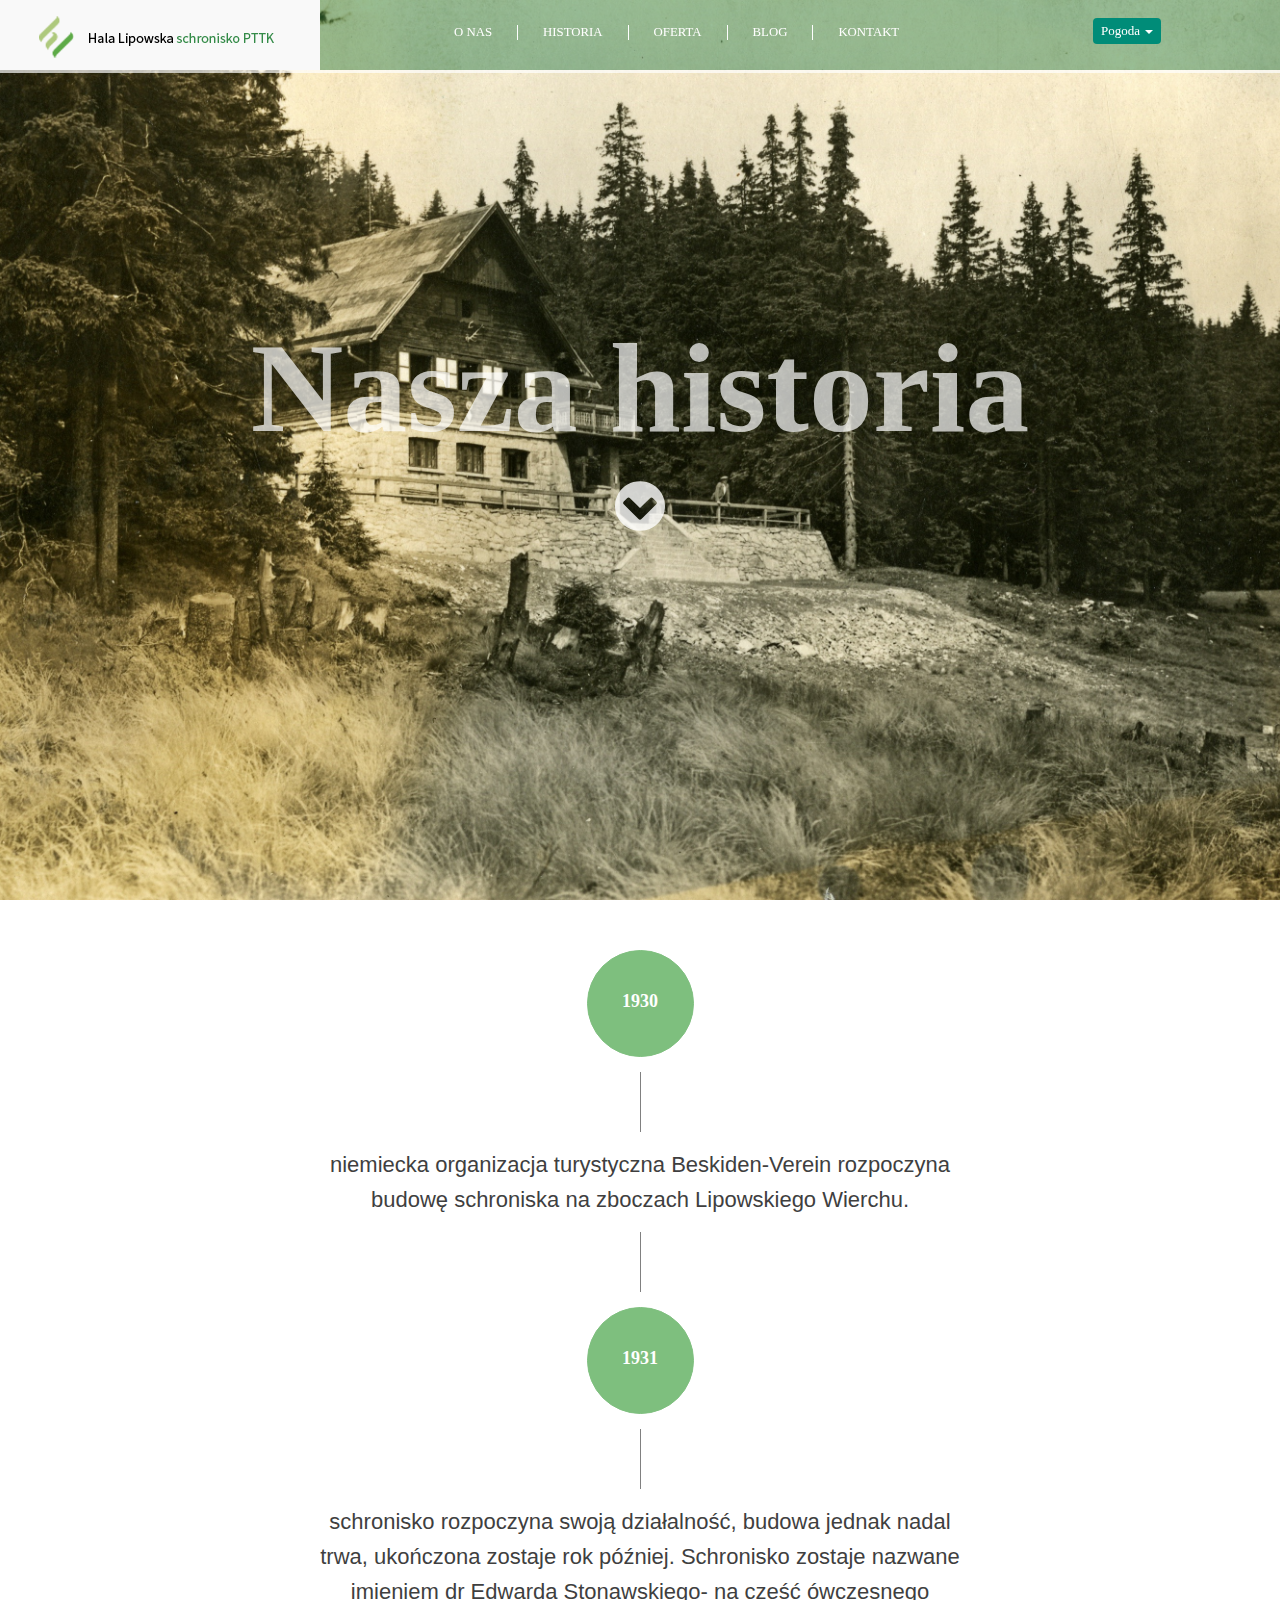
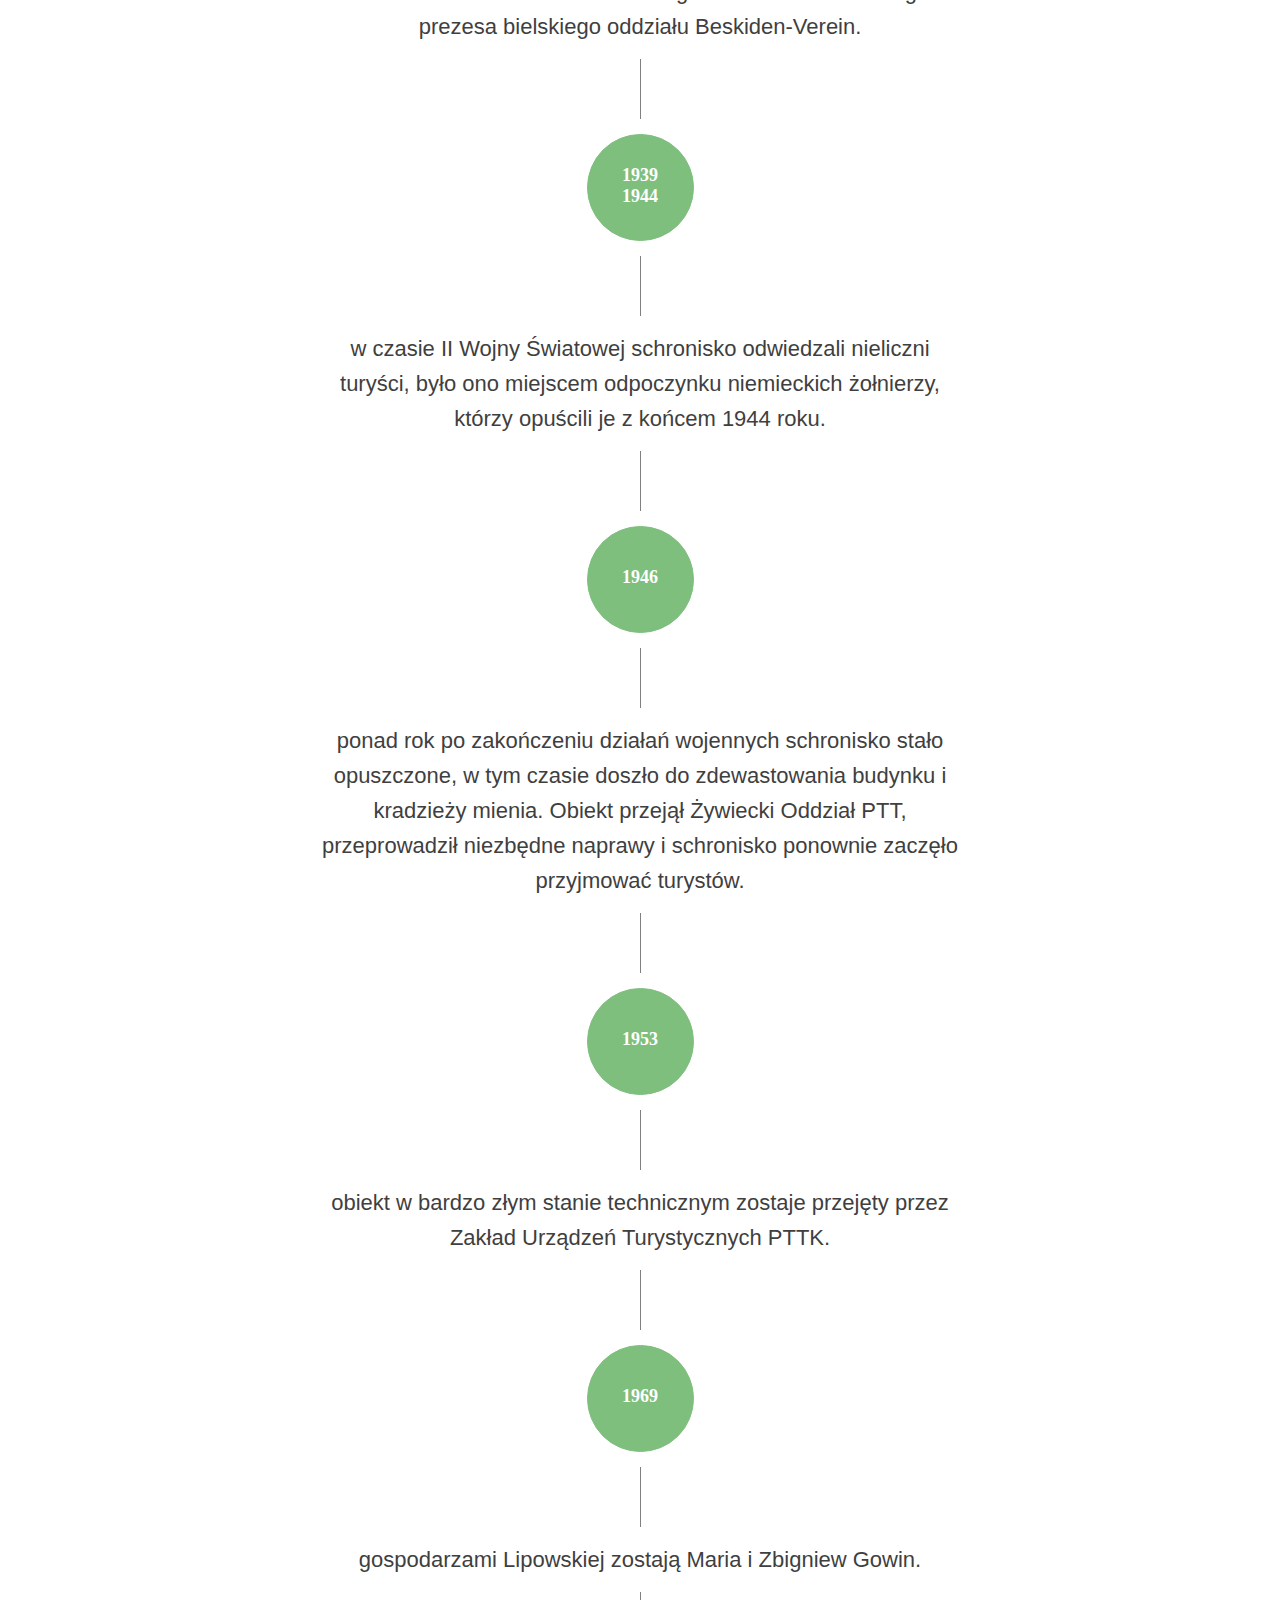
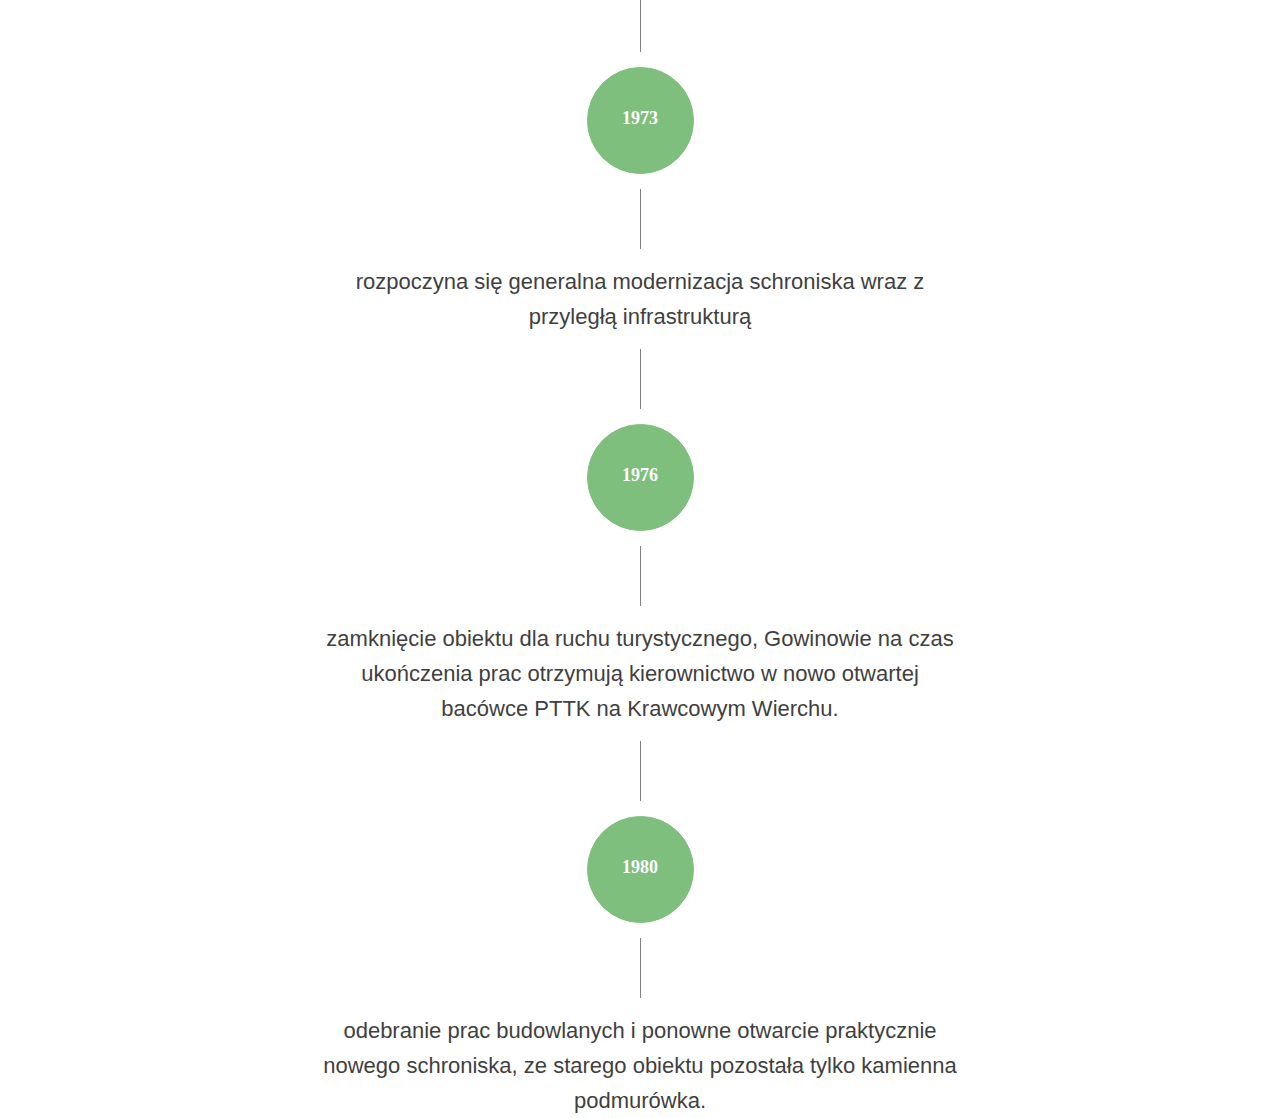
==== historia.html @ 35f9fb95 "adding files" ====
<!doctype html>
<html lang="en">
<head>
<meta charset="utf-8">

<title>lipowska - historia</title>
<meta name="description" content="The HTML5 Herald">
<meta name="author" content="SitePoint">
<link rel="stylesheet" href="style.css">

<script src="https://ajax.googleapis.com/ajax/libs/jquery/2.1.3/jquery.min.js"></script>

<!--[if lt IE 9]>
<script src="http://html5shiv.googlecode.com/svn/trunk/html5.js"></script>
<![endif]-->

</head>

<body>
<div id="menu">
        <div id='logo-wrapper'><img id='logo' src="logo.png"></div>
        <div id='nav-wrapper'>
        <ul>
        <li>O NAS</li><li>HISTORIA</li><li>OFERTA</li><li>BLOG</li><li>KONTAKT</li>
        </ul>
        </div>
    <div id='widget-wrapper'><button type="button" class="pogoda_button">Pogoda<div class="arrow-down"></div></button><div id="pogoda"><script src="http://www.yr.no/place/Poland/Silesia/Hala_Lipowska/external_box_small.js"></script><noscript><a href="http://www.yr.no/place/Poland/Silesia/Hala_Lipowska/">yr.no: Prognoza dla Hali Lipowskiej</a></noscript></div></div>

</div>

<!--   SLIDER    -->
    
<div id="slider_wrapper">

<div class="image_slider">

<div class="active" style="background-image: url('images/historia_1.jpg');"></div>

</div>
    <div id="headline"><h1>Nasza historia</h1><img class="arrow-down-button" width="50px" src='ikony/angle-circled-down.svg'></div></div>


<div class="wrapper">
<article class="center">
    
    <section>
        <div class="h2-container remove" id='status-1'><h2>1930</h2> </div>
        <div class="vertical-line"></div>
            <p>niemiecka organizacja turystyczna Beskiden-Verein rozpoczyna budowę schroniska na zboczach Lipowskiego Wierchu.
            </p>
<div class="vertical-line"></div>
    </section>
    
    <section>
        <div class="h2-container remove" id='status-2'><h2>1931</h2> </div>
        <div class="vertical-line"></div>
            <p>schronisko rozpoczyna swoją działalność, budowa jednak nadal trwa, ukończona zostaje rok później. Schronisko zostaje nazwane imieniem dr Edwarda Stonawskiego- na cześć ówczesnego prezesa bielskiego oddziału Beskiden-Verein.
            </p>
<div class="vertical-line"></div>
    </section>  
    
    <section>
        <div class="h2-container remove" id='status-3'><h2 style="font-size:18px;top:10px;">1939<br>1944</h2> </div>
        <div class="vertical-line"></div>
            <p>w czasie II Wojny Światowej schronisko odwiedzali nieliczni turyści, było ono miejscem odpoczynku niemieckich żołnierzy, którzy opuścili je z końcem 1944 roku.
            </p>
<div class="vertical-line"></div>
    </section>    
    
    <section>
        <div class="h2-container remove" id='status-4'><h2>1946</h2> </div>
        <div class="vertical-line"></div>
            <p>ponad rok po zakończeniu działań wojennych schronisko stało opuszczone, w tym czasie doszło do zdewastowania budynku i kradzieży mienia. Obiekt przejął Żywiecki Oddział PTT, przeprowadził niezbędne naprawy i schronisko ponownie zaczęło przyjmować turystów.
            </p>
<div class="vertical-line"></div>
    </section>   
    
    <section>
        <div class="h2-container remove" id='status-5'><h2>1953</h2> </div>
        <div class="vertical-line"></div>
            <p>obiekt w bardzo złym stanie technicznym zostaje przejęty przez Zakład Urządzeń Turystycznych PTTK.
            </p>
<div class="vertical-line"></div>
    </section>    
    
    <section>
        <div class="h2-container remove" id='status-6'><h2>1969</h2> </div>
        <div class="vertical-line"></div> 
            <p>gospodarzami Lipowskiej zostają Maria i Zbigniew Gowin.
            </p>
<div class="vertical-line"></div>
    </section>
    
    <section>
        <div class="h2-container remove" id='status-7'><h2>1973</h2> </div>
        <div class="vertical-line"></div> 
            <p>rozpoczyna się generalna modernizacja schroniska wraz z przyległą infrastrukturą
            </p>
<div class="vertical-line"></div>
    </section>
    
    <section>
        <div class="h2-container remove" id='status-8'><h2>1976</h2> </div>
        <div class="vertical-line"></div>
            <p>zamknięcie obiektu dla ruchu turystycznego, Gowinowie na czas ukończenia prac otrzymują kierownictwo w nowo otwartej bacówce PTTK na Krawcowym Wierchu.
            </p>
<div class="vertical-line"></div>
    </section>
    
    <section>
       <div class="h2-container remove" id='status-9'><h2>1980</h2> </div>
        <div class="vertical-line"></div>
            <p>odebranie prac budowlanych i ponowne otwarcie praktycznie nowego schroniska, ze starego obiektu pozostała tylko kamienna podmurówka.
            </p>
    </section>
    
</article>
<a href="#0" class="cd-top">Top</a>
</div>
    
<script src="js/main.js"></script>    
    
<!--JAVASCRIPT  -->
<!--OBLICZANIE WIELKOŚCI OBRAZKA-->
<script type="text/javascript">
$(document).ready(function(){
//    var a = $(window).height() - $('#menu').height();
    var a = $(window).height();
    $("#slider_wrapper").css('height', a);

});
</script>

<!--BUTTON POGODA-->
<script>
$(document).ready(function(){
    $("#pogoda").hide();
    $(".pogoda_button").click(function(){
        $("#pogoda").toggle(500);
    });
});
</script>

<!--Menu zmiana koloru-->
<script>
$(window).scroll(function() {    
    var scroll = $(window).scrollTop();

    if (scroll >= 5) {
        $("#menu").addClass("scrolling");
    } else {
        $("#menu").removeClass("scrolling");
    }
});
</script>

<!--h2 zmiana koloru-->
<script>
$(window).scroll(function(){;
    w = Math.floor( $(window).scrollTop() ) + 25;  
   $('.remove').css({'opacity': '0.5',});   
    if(w<=$('#status-1').offset().top){
         $('#status-1').css({'opacity': '1'});  
    }else if(w<=$('#status-2').offset().top){
         $('#status-2').css({'opacity': '1'});        
    }else if(w<=$('#status-3').offset().top){
         $('#status-3').css({'opacity': '1'});         
    }else if(w<=$('#status-4').offset().top){
         $('#status-4').css({'opacity': '1'});           
    }else if(w<=$('#status-5').offset().top){
         $('#status-5').css({'opacity': '1'});      
    }else if(w<=$('#status-6').offset().top){
         $('#status-6').css({'opacity': '1'});        
    }else if(w<=$('#status-7').offset().top){
         $('#status-7').css({'opacity': '1'});         
    }else if(w<=$('#status-8').offset().top){
         $('#status-8').css({'opacity': '1'});         
    }else if(w<=$('#status-9').offset().top){
         $('#status-9').css({'opacity': '1'});         
    }
    
}); 
</script>
<script>
    $(".arrow-down-button").click(function() {
    $('html, body').animate({
         scrollTop: $(window).height() - 72
    }, 1500);
});
</script>

</body>
</html>
---- style.css ----
/*GENERAL STYLES*/

*, body {
padding:0;
margin:0;
}

article {
margin: 50px auto 0 auto;
}



p{
font: 22px/35px 'Aller', sans-serif;
color: #3f3f3f;
}

section:nth-child(2n) {

}

.h2-container {
width:65px;
height: 65px;
padding: 20px;
border: 1px solid green;
border-radius: 65px;
margin:0 auto;
background-color: green;
-webkit-transition: opacity 1s;
transition: opacity 1s;
opacity: 0.5;
color: #fff;
}

h2 {
    font-family: 'Aller';
    font-size: 18px;
    color: rgb(0, 102, 50);
    margin-bottom: 10px;
}

.h2-container h2 {
    font-family: 'Aller';
    position: relative;
    top:20px;
    color: #fff;
}
 
#menu{
height: 70px;
/*display: block;*/
border-bottom: 3px solid  rgba(255, 255, 255, 0.7);
z-index: 4;
position: fixed;
top: 0;
width: 100%;
-webkit-transition: background-color 1s;
transition: background-color 1s;
}

.scrolling {
background-color: #000;
-webkit-transition: background-color 1s;
transition: background-color 1s;
}

#logo {
display: block;
position: relative;
top: 8px;
    margin: 0 auto;
}

#menu #logo-wrapper {
width: 25%;
background-color: #f9f9f9;
height: 70px;
float: left;
}

#menu #nav-wrapper {
width: 60%;
/*background-color: #6faeb1;*/
background-color: rgba(0, 102, 50, 0.4);
height: 70px;
float: left;
}

#menu #widget-wrapper {
width: 15%;
background-color: rgba(0, 102, 50, 0.4);
height: 70px;
float: left;
}

#menu #widget-wrapper button {
z-index: 5;
}



#nav-wrapper ul{
width: 500px;
display: block;
margin:25px auto;
white-space: nowrap;
}

#nav-wrapper ul li {
display: block;
float:left;
padding-right: 25px;
margin-right: 25px;
font-family: 'Aller';
font-size: 0.8em;
color:white;
border-right: 1px solid white;
}


#nav-wrapper ul li:last-of-type {
padding-right: 0;
border: none;
}


#slider_wrapper {
position:static;
/*top:0;*/
    height: 800px;
/*
    background: url("test.jpg") no-repeat center center;
    background-size:cover;
*/
    width: 100%;
    margin: 0;
    }

.image_slider {
    height: inherit;
padding:0;
margin:0;
width:100%;
/*
position:absolute;
top:0;
left:0;
*/

z-index:-1;
}

.image_slider div {
height: inherit;
position:absolute;
left:0;
top:0px;
width:100%;
z-index:1;
background-size:cover;
background-POSITION: center;
}
.image_slider div.active{z-index:3}
    
    #headline {
z-index: 3;
    text-align: center;
    position: absolute;
/*    width: 600px;*/
    top: 35%;
width:100%;
    margin: 0 auto;
/*    border-bottom: 4px solid white;*/
    padding-bottom: 20px;

}    
#headline h1 {
    color: rgba(255, 255, 255, 0.7);
    font-family: 'Aller';
    font-size: 8em;
/*line-height: 1.2em;*/
    margin: 0 0 15px 0;
}

#headline .button {
    margin: 5px 10px 0 10px;
    padding: 10px;
    text-decoration: none;
    font-family: 'Source Sans Pro';
    color: white;
    border: 1px solid #fff;
    -moz-border-radius:5px;
    -webkit-border-radius:5px;
    border-radius: 5px;
    background-color: rgba(255, 255, 255, 0.1);
} #headline .button:hover {
    color: #000;
    background-color: rgba(255, 255, 255, 0.7);
}

#headline .button.two {
background-color: rgba(0, 102, 50, 0.6);
border: 1px solid rgba(255, 255, 255, 0.8);
}
#headline .button.two:hover {
background-color: rgba(255, 255, 255, 0.6);
}

#headline hr {
    margin: 0 auto 25px auto;
    display:block;
    width: 500px;
    height: 3px;
    background-color: #fff;
}

.wrapper {
/*    max-width: 1040px;*/
    width: 100%;
    margin:50px auto 0 auto;
    position: relative;
    }

.wrapper-rezerwacje {
/*    max-width: 1040px;*/
    width: 100%;
    height: auto;
    margin: 0 auto;
    position: relative;
    background-image: url(images/rez_1.JPG);
    background-size: cover;
    background-repeat: no-repeat;
    background-position: center center;
    }

.column {
width: 48%;
margin: o 1%;
}

.pogoda_button {
    margin:18px 40px 0 5px;
	background-color: rgb(0, 140, 120);
    border: none;
	-moz-border-radius:4px;
	-webkit-border-radius:4px;
	border-radius:4px;
	display:block;
	cursor:pointer;
	color:#ffffff;
	font-family:'Source Sans Pro';
	font-size:13px;
	padding:5px 8px;
	text-decoration:none;
    float: left;
}
.pogoda_button:hover {
	
}
.pogoda_button:active {
	position:relative;
	top:1px;
}

.arrow-down {
/*display: block;*/
margin: 7px 0 0 5px;
float: right;
	width: 0; 
	height: 0; 
	border-left: 4px solid transparent;
	border-right: 4px solid transparent;
	
	border-top: 4px solid white;
}

.arrow-down-button {
/*display: block;*/
opacity: 0.8;
cursor:pointer;
}

.arrow-down-button:hover {
/*display: block;*/
opacity: 0.5;
}

.center {
text-align: center;
margin: 0 auto;
width: 50%;
}

.vertical-line {
width: 1px;
height: 60px;
margin: 15px auto;
background-color: gray;
}

.scrolling-effect {
background-color: green;
}



.cd-top {
  display: inline-block;
  height: 30px;
  width: 30px;
  position: fixed;
  bottom: 40px;
  right: 10px;
  box-shadow: 0 0 10px rgba(0, 0, 0, 0.05);
  /* image replacement properties */
  overflow: hidden;
  text-indent: 100%;
  white-space: nowrap;
  background: rgba(0, 102, 50, 0.6) url(img/cd-top-arrow.svg) no-repeat center 50%;
  visibility: hidden;
  opacity: 0;
  -webkit-transition: opacity .3s 0s, visibility 0s .3s;
  -moz-transition: opacity .3s 0s, visibility 0s .3s;
  transition: opacity .3s 0s, visibility 0s .3s;
}
.cd-top.cd-is-visible, .cd-top.cd-fade-out, .no-touch .cd-top:hover {
  -webkit-transition: opacity .3s 0s, visibility 0s 0s;
  -moz-transition: opacity .3s 0s, visibility 0s 0s;
  transition: opacity .3s 0s, visibility 0s 0s;
}
.cd-top.cd-is-visible {
  /* the button becomes visible */
  visibility: visible;
  opacity: 1;
}
.cd-top.cd-fade-out {
  /* if the user keeps scrolling down, the button is out of focus and becomes less visible */
  opacity: .5;
}
.no-touch .cd-top:hover {
  background-color: #e86256;
  opacity: 1;
}
@media only screen and (min-width: 768px) {
  .cd-top {
    right: 20px;
    bottom: 20px;
  }
}
@media only screen and (min-width: 1024px) {
  .cd-top {
    height: 40px;
    width: 40px;
    right: 30px;
    bottom: 30px;
  }
}
.column1-2 {
    width: 45%;
    padding:0 0 0 5%;
    float:left;
}
.column1-2-nopadding {
    width: 50%;
    padding: 0;
    float: left;
    height: 400px;
    overflow: hidden;
}

.column1-2 p {
    font-size: 18px;
}

.clearfix:after {
     visibility: hidden;
     display: block;
     font-size: 0;
     content: " ";
     clear: both;
     height: 0;
     }



h3 {
    font-family: "Aller";
    
}

.sidebar-info p, .sidebar-info h2 {
font-size: 0.9em; 
text-align: center;
}

.sidebar-info p {
    line-height: 1.5em;
    margin: 15px 0;
}

.sidebar-info {
    padding: 15px;
    border: 3px double rgb(0, 102, 50);
    border-radius: 5px;
    background-color: #fff;
}

hr {
    border: 0; border-bottom: 2px dashed #ccc;
    color: #f9f9f9;
    width: 70%;
    margin: 0 auto;
}


img {
    max-width: 100%;
}



.spaceafter {
    margin-bottom: 40px;
}





footer {
    height: 300px;
    width: 100%;
    background-color: rgb(0, 102, 50);
}





/*
.text-img {
    box-sizing: border-box;
    padding: 0 0 20px 0;
    margin: 0;
    background-color: #000;
}
*/

.rezerwacje-button {
width: 30%;;
display: block;
float:left;
text-decoration: underline;
margin: 25px 15px 0 0;
font-family: 'Aller';
font-size: 0.7em;
color:white;
}

#pogoda {
    float: right;
    margin-right: 10px;
}
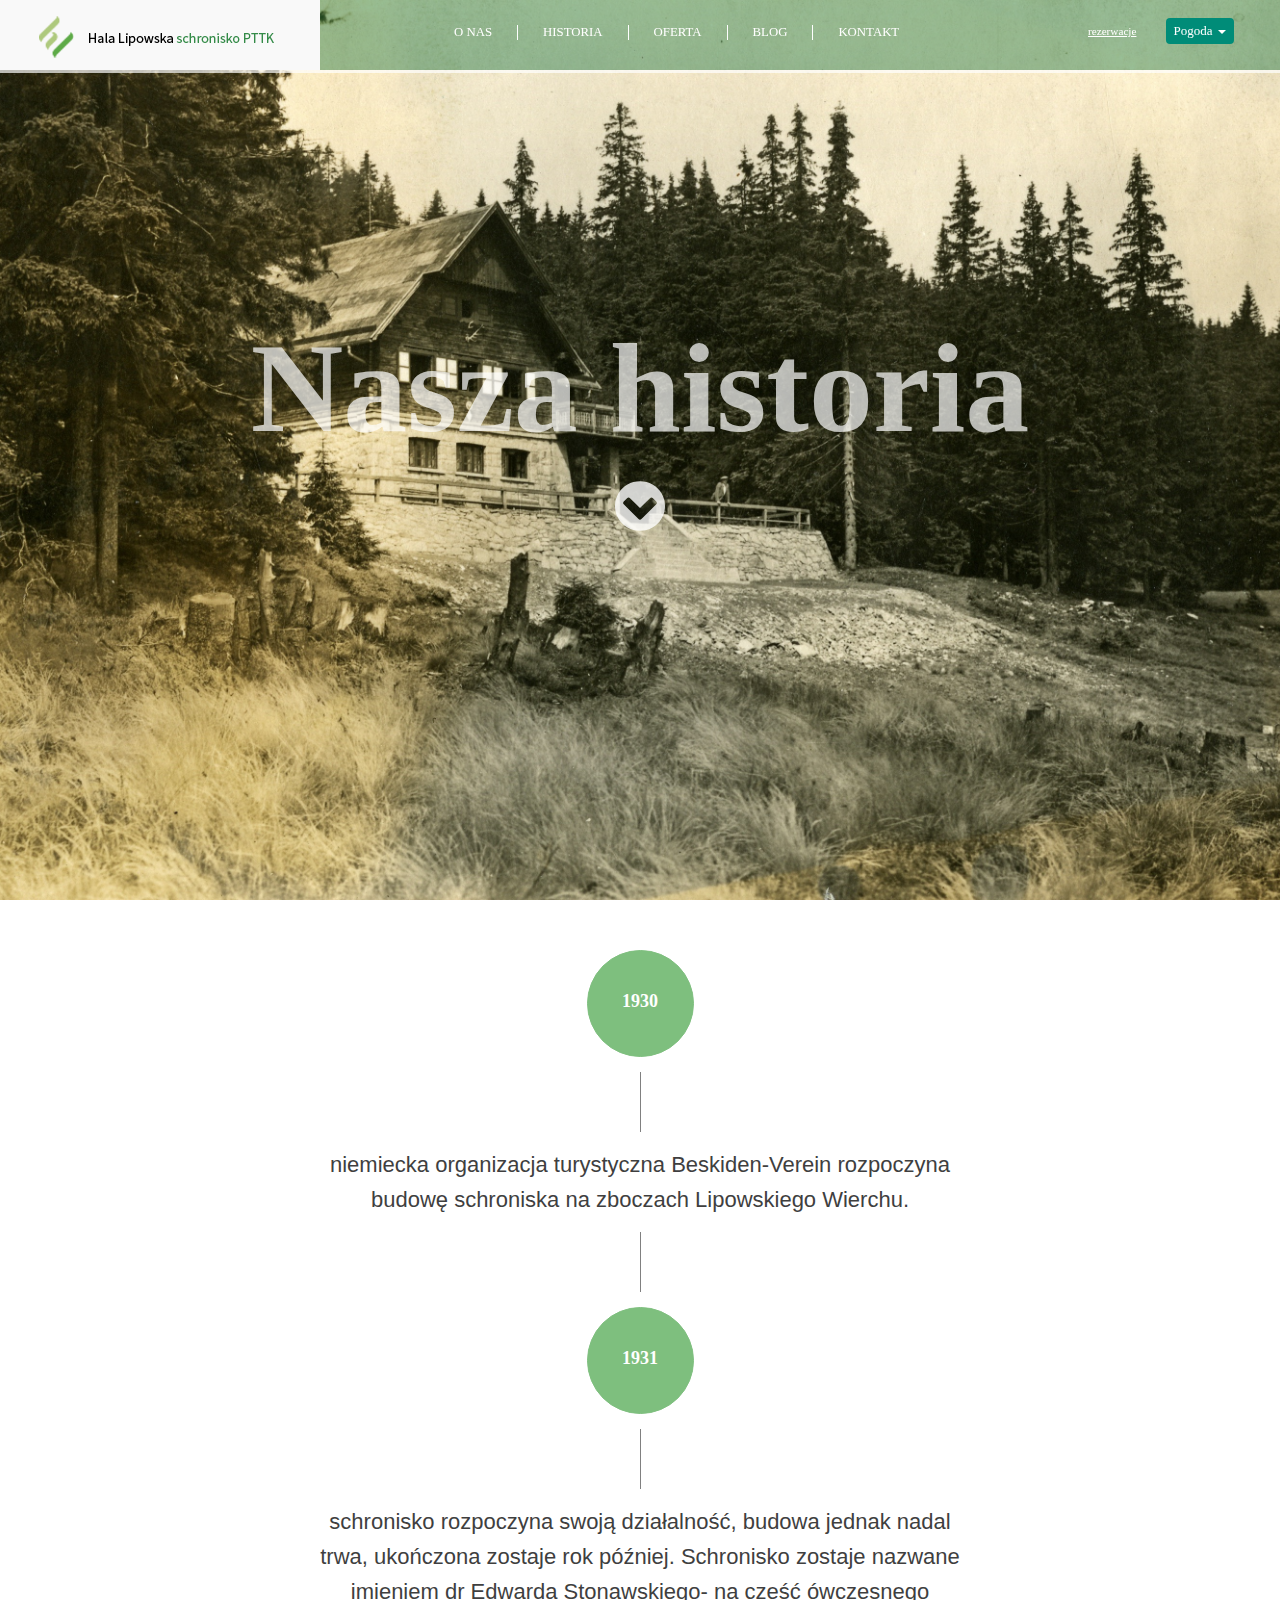
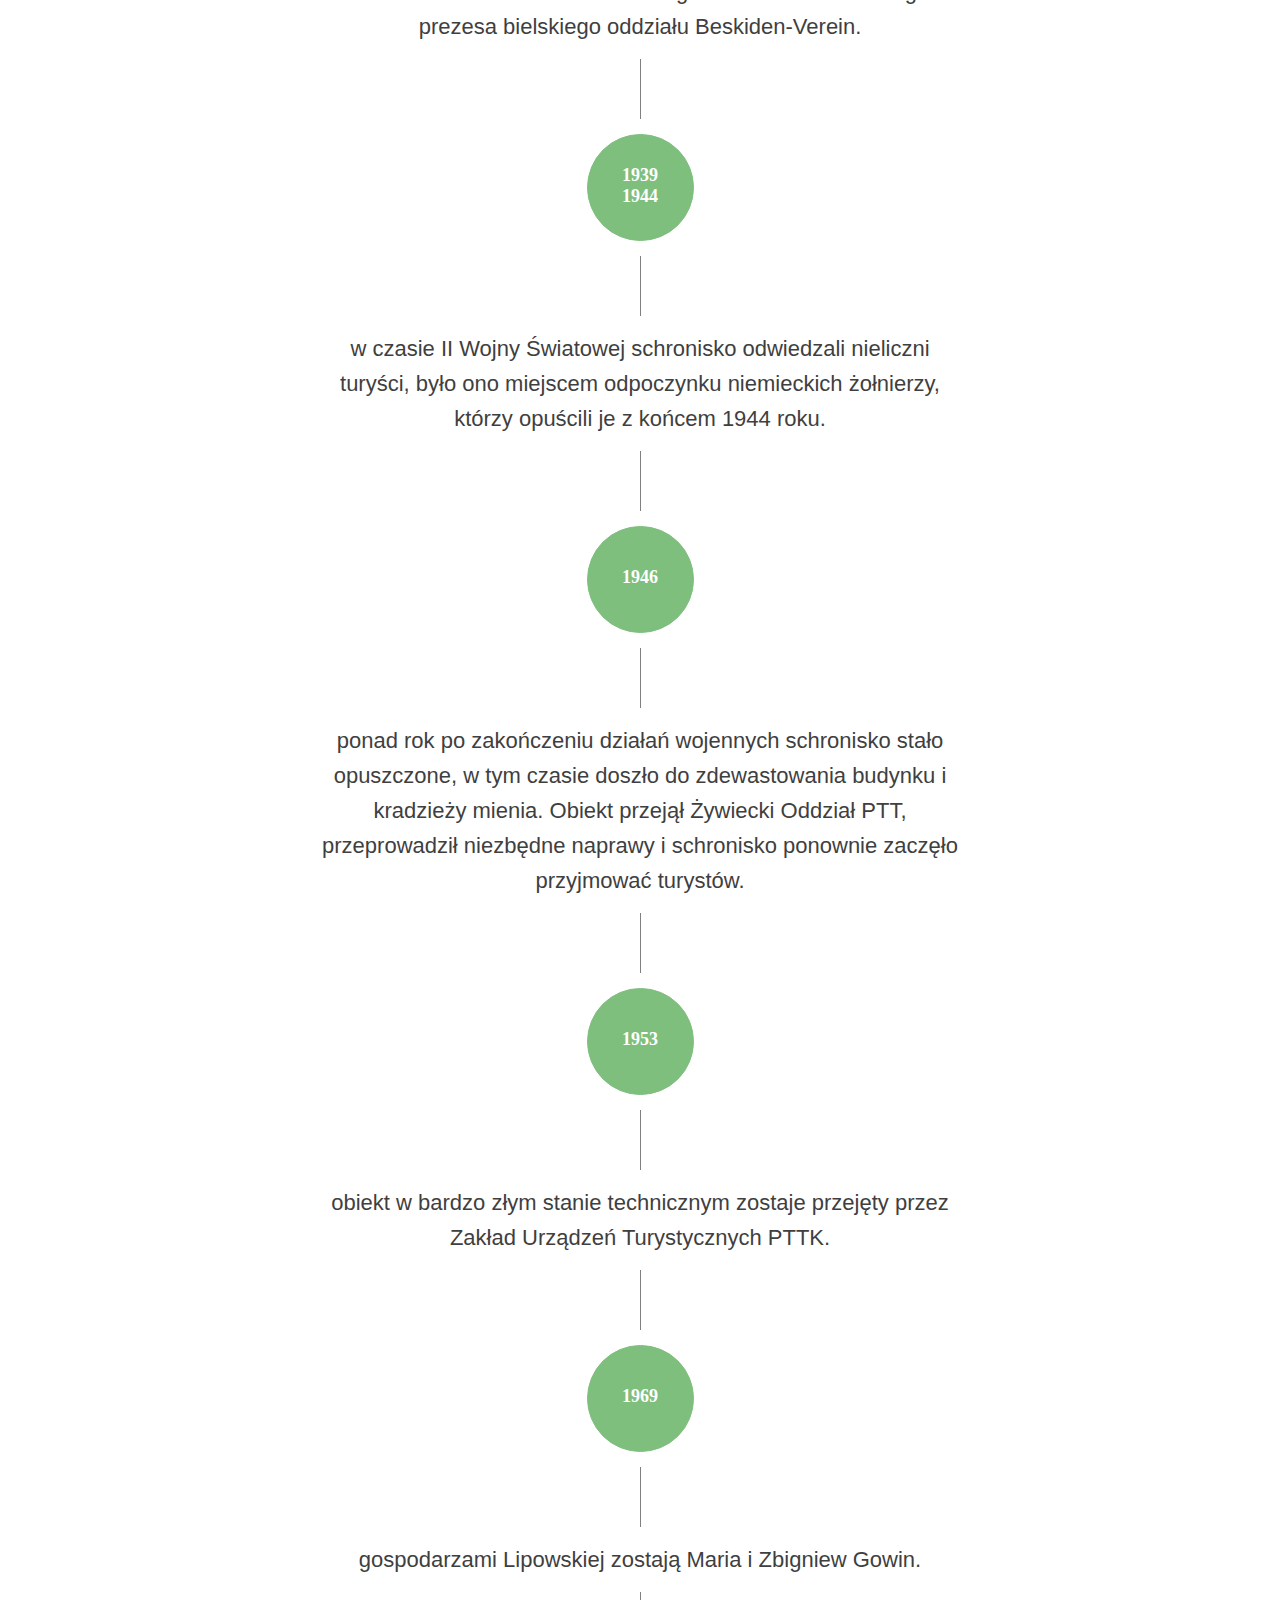
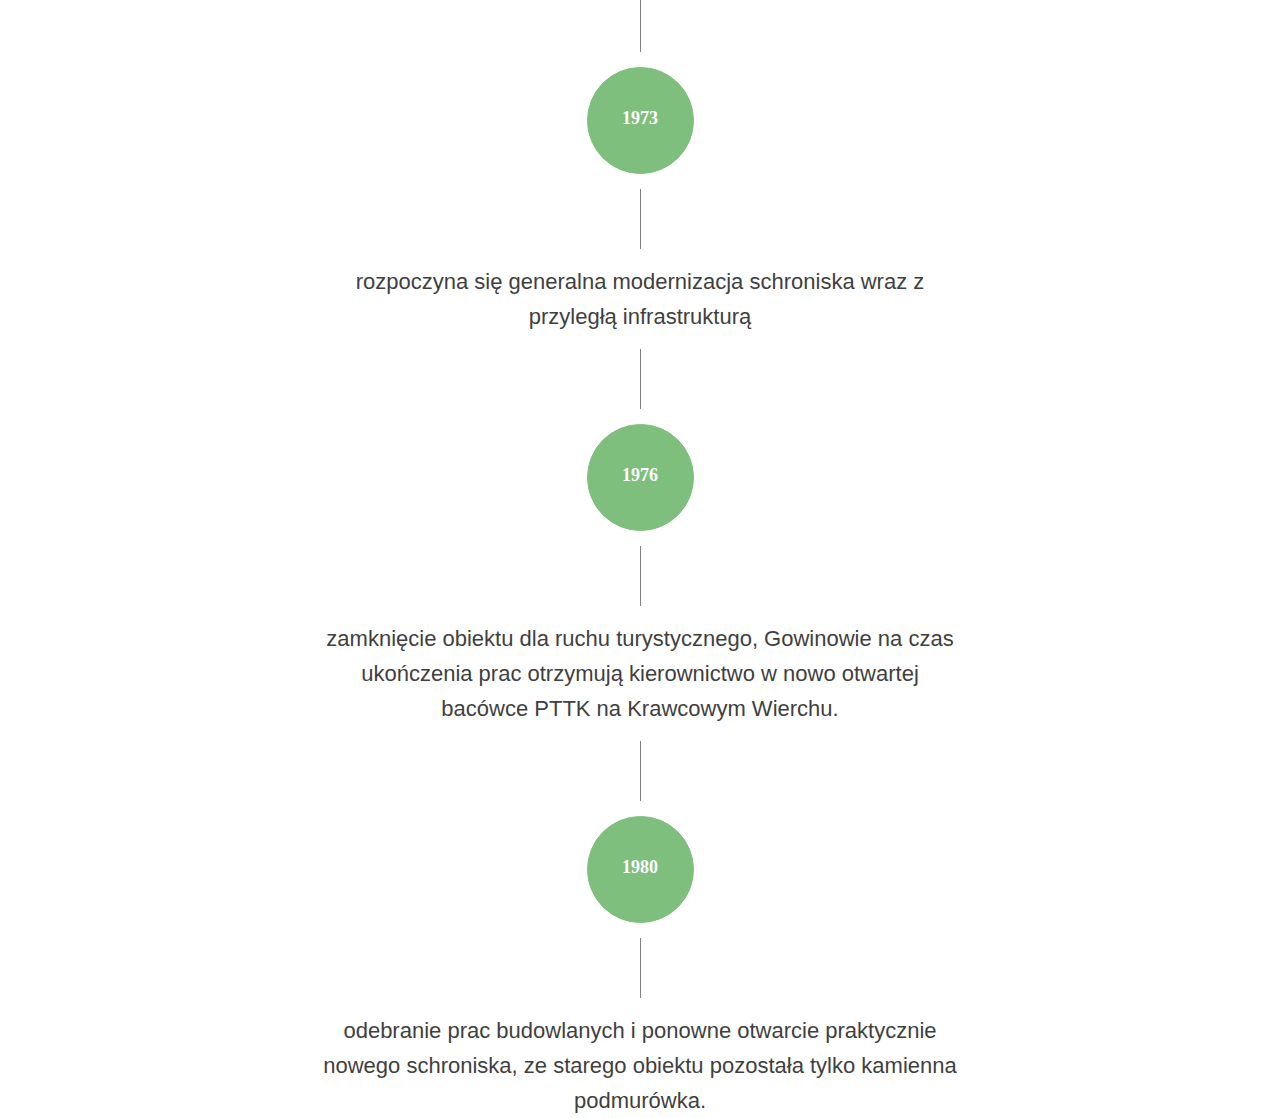
==== commit ef3306f5: "added links to menu, fixed typo" ====
--- a/historia.html
+++ b/historia.html
@@ -6,7 +6,7 @@
 <title>lipowska - historia</title>
 <meta name="description" content="The HTML5 Herald">
 <meta name="author" content="SitePoint">
-<link rel="stylesheet" href="style.css">
+<link rel="stylesheet" href="css/style.css">
 
 <script src="https://ajax.googleapis.com/ajax/libs/jquery/2.1.3/jquery.min.js"></script>
 
@@ -21,10 +21,10 @@
         <div id='logo-wrapper'><img id='logo' src="logo.png"></div>
         <div id='nav-wrapper'>
         <ul>
-        <li>O NAS</li><li>HISTORIA</li><li>OFERTA</li><li>BLOG</li><li>KONTAKT</li>
+        <li><a>O NAS</a></li><li><a>HISTORIA</a></li><li><a>OFERTA</a></li><li><a>BLOG</a></li><li><a>KONTAKT</a></li>
         </ul>
         </div>
-    <div id='widget-wrapper'><button type="button" class="pogoda_button">Pogoda<div class="arrow-down"></div></button><div id="pogoda"><script src="http://www.yr.no/place/Poland/Silesia/Hala_Lipowska/external_box_small.js"></script><noscript><a href="http://www.yr.no/place/Poland/Silesia/Hala_Lipowska/">yr.no: Prognoza dla Hali Lipowskiej</a></noscript></div></div>
+    <div id='widget-wrapper'><a class="rezerwacje-button">rezerwacje</a><button type="button" class="pogoda_button">Pogoda<div class="arrow-down"></div></button></div><div id="pogoda"><script src="http://www.yr.no/place/Poland/Silesia/Hala_Lipowska/external_box_small.js"></script><noscript><a href="http://www.yr.no/place/Poland/Silesia/Hala_Lipowska/">yr.no: Prognoza dla Hali Lipowskiej</a></noscript></div>
 
 </div>
 
--- a/css/style.css
+++ b/css/style.css
@@ -0,0 +1,466 @@
+/*GENERAL STYLES*/
+
+*, body {
+padding:0;
+margin:0;
+}
+
+article {
+margin: 50px auto 0 auto;
+}
+
+
+
+p{
+font: 22px/35px 'Aller', sans-serif;
+color: #3f3f3f;
+}
+
+section:nth-child(2n) {
+
+}
+
+.h2-container {
+width:65px;
+height: 65px;
+padding: 20px;
+border: 1px solid green;
+border-radius: 65px;
+margin:0 auto;
+background-color: green;
+-webkit-transition: opacity 1s;
+transition: opacity 1s;
+opacity: 0.5;
+color: #fff;
+}
+
+h2 {
+    font-family: 'Aller';
+    font-size: 18px;
+    color: rgb(0, 102, 50);
+    margin-bottom: 10px;
+}
+
+.h2-container h2 {
+    font-family: 'Aller';
+    position: relative;
+    top:20px;
+    color: #fff;
+}
+ 
+#menu{
+height: 70px;
+/*display: block;*/
+border-bottom: 3px solid  rgba(255, 255, 255, 0.7);
+z-index: 4;
+position: fixed;
+top: 0;
+width: 100%;
+-webkit-transition: background-color 1s;
+transition: background-color 1s;
+}
+
+.scrolling {
+background-color: #000;
+-webkit-transition: background-color 1s;
+transition: background-color 1s;
+}
+
+#logo {
+display: block;
+position: relative;
+top: 8px;
+    margin: 0 auto;
+}
+
+#menu #logo-wrapper {
+width: 25%;
+background-color: #f9f9f9;
+height: 70px;
+float: left;
+}
+
+#menu #nav-wrapper {
+width: 60%;
+/*background-color: #6faeb1;*/
+background-color: rgba(0, 102, 50, 0.4);
+height: 70px;
+float: left;
+}
+
+#menu #widget-wrapper {
+width: 15%;
+background-color: rgba(0, 102, 50, 0.4);
+height: 70px;
+float: left;
+}
+
+#menu #widget-wrapper button {
+z-index: 5;
+}
+
+
+
+#nav-wrapper ul{
+width: 500px;
+display: block;
+margin:25px auto;
+white-space: nowrap;
+}
+
+#nav-wrapper ul li {
+display: block;
+float:left;
+padding-right: 25px;
+margin-right: 25px;
+font-family: 'Aller';
+font-size: 0.8em;
+color:white;
+border-right: 1px solid white;
+}
+
+
+#nav-wrapper ul li:last-of-type {
+padding-right: 0;
+border: none;
+}
+
+
+#slider_wrapper {
+position:static;
+/*top:0;*/
+    height: 800px;
+/*
+    background: url("test.jpg") no-repeat center center;
+    background-size:cover;
+*/
+    width: 100%;
+    margin: 0;
+    }
+
+.image_slider {
+    height: inherit;
+padding:0;
+margin:0;
+width:100%;
+/*
+position:absolute;
+top:0;
+left:0;
+*/
+
+z-index:-1;
+}
+
+.image_slider div {
+height: inherit;
+position:absolute;
+left:0;
+top:0px;
+width:100%;
+z-index:1;
+background-size:cover;
+background-POSITION: center;
+}
+.image_slider div.active{z-index:3}
+    
+    #headline {
+z-index: 3;
+    text-align: center;
+    position: absolute;
+/*    width: 600px;*/
+    top: 35%;
+width:100%;
+    margin: 0 auto;
+/*    border-bottom: 4px solid white;*/
+    padding-bottom: 20px;
+
+}    
+#headline h1 {
+    color: rgba(255, 255, 255, 0.7);
+    font-family: 'Aller';
+    font-size: 8em;
+/*line-height: 1.2em;*/
+    margin: 0 0 15px 0;
+}
+
+#headline .button {
+    margin: 5px 10px 0 10px;
+    padding: 10px;
+    text-decoration: none;
+    font-family: 'Source Sans Pro';
+    color: white;
+    border: 1px solid #fff;
+    -moz-border-radius:5px;
+    -webkit-border-radius:5px;
+    border-radius: 5px;
+    background-color: rgba(255, 255, 255, 0.1);
+} #headline .button:hover {
+    color: #000;
+    background-color: rgba(255, 255, 255, 0.7);
+}
+
+#headline .button.two {
+background-color: rgba(0, 102, 50, 0.6);
+border: 1px solid rgba(255, 255, 255, 0.8);
+}
+#headline .button.two:hover {
+background-color: rgba(255, 255, 255, 0.6);
+}
+
+#headline hr {
+    margin: 0 auto 25px auto;
+    display:block;
+    width: 500px;
+    height: 3px;
+    background-color: #fff;
+}
+
+.wrapper {
+/*    max-width: 1040px;*/
+    width: 100%;
+    margin:50px auto 0 auto;
+    position: relative;
+    }
+
+.wrapper-rezerwacje {
+/*    max-width: 1040px;*/
+    width: 100%;
+    height: auto;
+    margin: 0 auto;
+    position: relative;
+    background-image: url(images/rez_1.JPG);
+    background-size: cover;
+    background-repeat: no-repeat;
+    background-position: center center;
+    }
+
+.column {
+width: 48%;
+margin: o 1%;
+}
+
+.pogoda_button {
+    margin:18px 40px 0 5px;
+	background-color: rgb(0, 140, 120);
+    border: none;
+	-moz-border-radius:4px;
+	-webkit-border-radius:4px;
+	border-radius:4px;
+	display:block;
+	cursor:pointer;
+	color:#ffffff;
+	font-family:'Source Sans Pro';
+	font-size:13px;
+	padding:5px 8px;
+	text-decoration:none;
+    float: left;
+}
+.pogoda_button:hover {
+	
+}
+.pogoda_button:active {
+	position:relative;
+	top:1px;
+}
+
+.arrow-down {
+/*display: block;*/
+margin: 7px 0 0 5px;
+float: right;
+	width: 0; 
+	height: 0; 
+	border-left: 4px solid transparent;
+	border-right: 4px solid transparent;
+	
+	border-top: 4px solid white;
+}
+
+.arrow-down-button {
+/*display: block;*/
+opacity: 0.8;
+cursor:pointer;
+}
+
+.arrow-down-button:hover {
+/*display: block;*/
+opacity: 0.5;
+}
+
+.center {
+text-align: center;
+margin: 0 auto;
+width: 50%;
+}
+
+.vertical-line {
+width: 1px;
+height: 60px;
+margin: 15px auto;
+background-color: gray;
+}
+
+.scrolling-effect {
+background-color: green;
+}
+
+
+
+.cd-top {
+  display: inline-block;
+  height: 30px;
+  width: 30px;
+  position: fixed;
+  bottom: 40px;
+  right: 10px;
+  box-shadow: 0 0 10px rgba(0, 0, 0, 0.05);
+  /* image replacement properties */
+  overflow: hidden;
+  text-indent: 100%;
+  white-space: nowrap;
+  background: rgba(0, 102, 50, 0.6) url(img/cd-top-arrow.svg) no-repeat center 50%;
+  visibility: hidden;
+  opacity: 0;
+  -webkit-transition: opacity .3s 0s, visibility 0s .3s;
+  -moz-transition: opacity .3s 0s, visibility 0s .3s;
+  transition: opacity .3s 0s, visibility 0s .3s;
+}
+.cd-top.cd-is-visible, .cd-top.cd-fade-out, .no-touch .cd-top:hover {
+  -webkit-transition: opacity .3s 0s, visibility 0s 0s;
+  -moz-transition: opacity .3s 0s, visibility 0s 0s;
+  transition: opacity .3s 0s, visibility 0s 0s;
+}
+.cd-top.cd-is-visible {
+  /* the button becomes visible */
+  visibility: visible;
+  opacity: 1;
+}
+.cd-top.cd-fade-out {
+  /* if the user keeps scrolling down, the button is out of focus and becomes less visible */
+  opacity: .5;
+}
+.no-touch .cd-top:hover {
+  background-color: #e86256;
+  opacity: 1;
+}
+@media only screen and (min-width: 768px) {
+  .cd-top {
+    right: 20px;
+    bottom: 20px;
+  }
+}
+@media only screen and (min-width: 1024px) {
+  .cd-top {
+    height: 40px;
+    width: 40px;
+    right: 30px;
+    bottom: 30px;
+  }
+}
+.column1-2 {
+    width: 45%;
+    padding:0 0 0 5%;
+    float:left;
+}
+.column1-2-nopadding {
+    width: 50%;
+    padding: 0;
+    float: left;
+    height: 400px;
+    overflow: hidden;
+}
+
+.column1-2 p {
+    font-size: 18px;
+}
+
+.clearfix:after {
+     visibility: hidden;
+     display: block;
+     font-size: 0;
+     content: " ";
+     clear: both;
+     height: 0;
+     }
+
+
+
+h3 {
+    font-family: "Aller";
+    
+}
+
+.sidebar-info p, .sidebar-info h2 {
+font-size: 0.9em; 
+text-align: center;
+}
+
+.sidebar-info p {
+    line-height: 1.5em;
+    margin: 15px 0;
+}
+
+.sidebar-info {
+    padding: 15px;
+    border: 3px double rgb(0, 102, 50);
+    border-radius: 5px;
+    background-color: #fff;
+}
+
+hr {
+    border: 0; border-bottom: 2px dashed #ccc;
+    color: #f9f9f9;
+    width: 70%;
+    margin: 0 auto;
+}
+
+
+img {
+    max-width: 100%;
+}
+
+
+
+.spaceafter {
+    margin-bottom: 40px;
+}
+
+
+
+
+
+footer {
+    height: 300px;
+    width: 100%;
+    background-color: rgb(0, 102, 50);
+}
+
+
+
+
+
+/*
+.text-img {
+    box-sizing: border-box;
+    padding: 0 0 20px 0;
+    margin: 0;
+    background-color: #000;
+}
+*/
+
+.rezerwacje-button {
+width: 30%;;
+display: block;
+float:left;
+text-decoration: underline;
+margin: 25px 15px 0 0;
+font-family: 'Aller';
+font-size: 0.7em;
+color:white;
+}
+
+#pogoda {
+    float: right;
+    margin-right: 10px;
+}
+
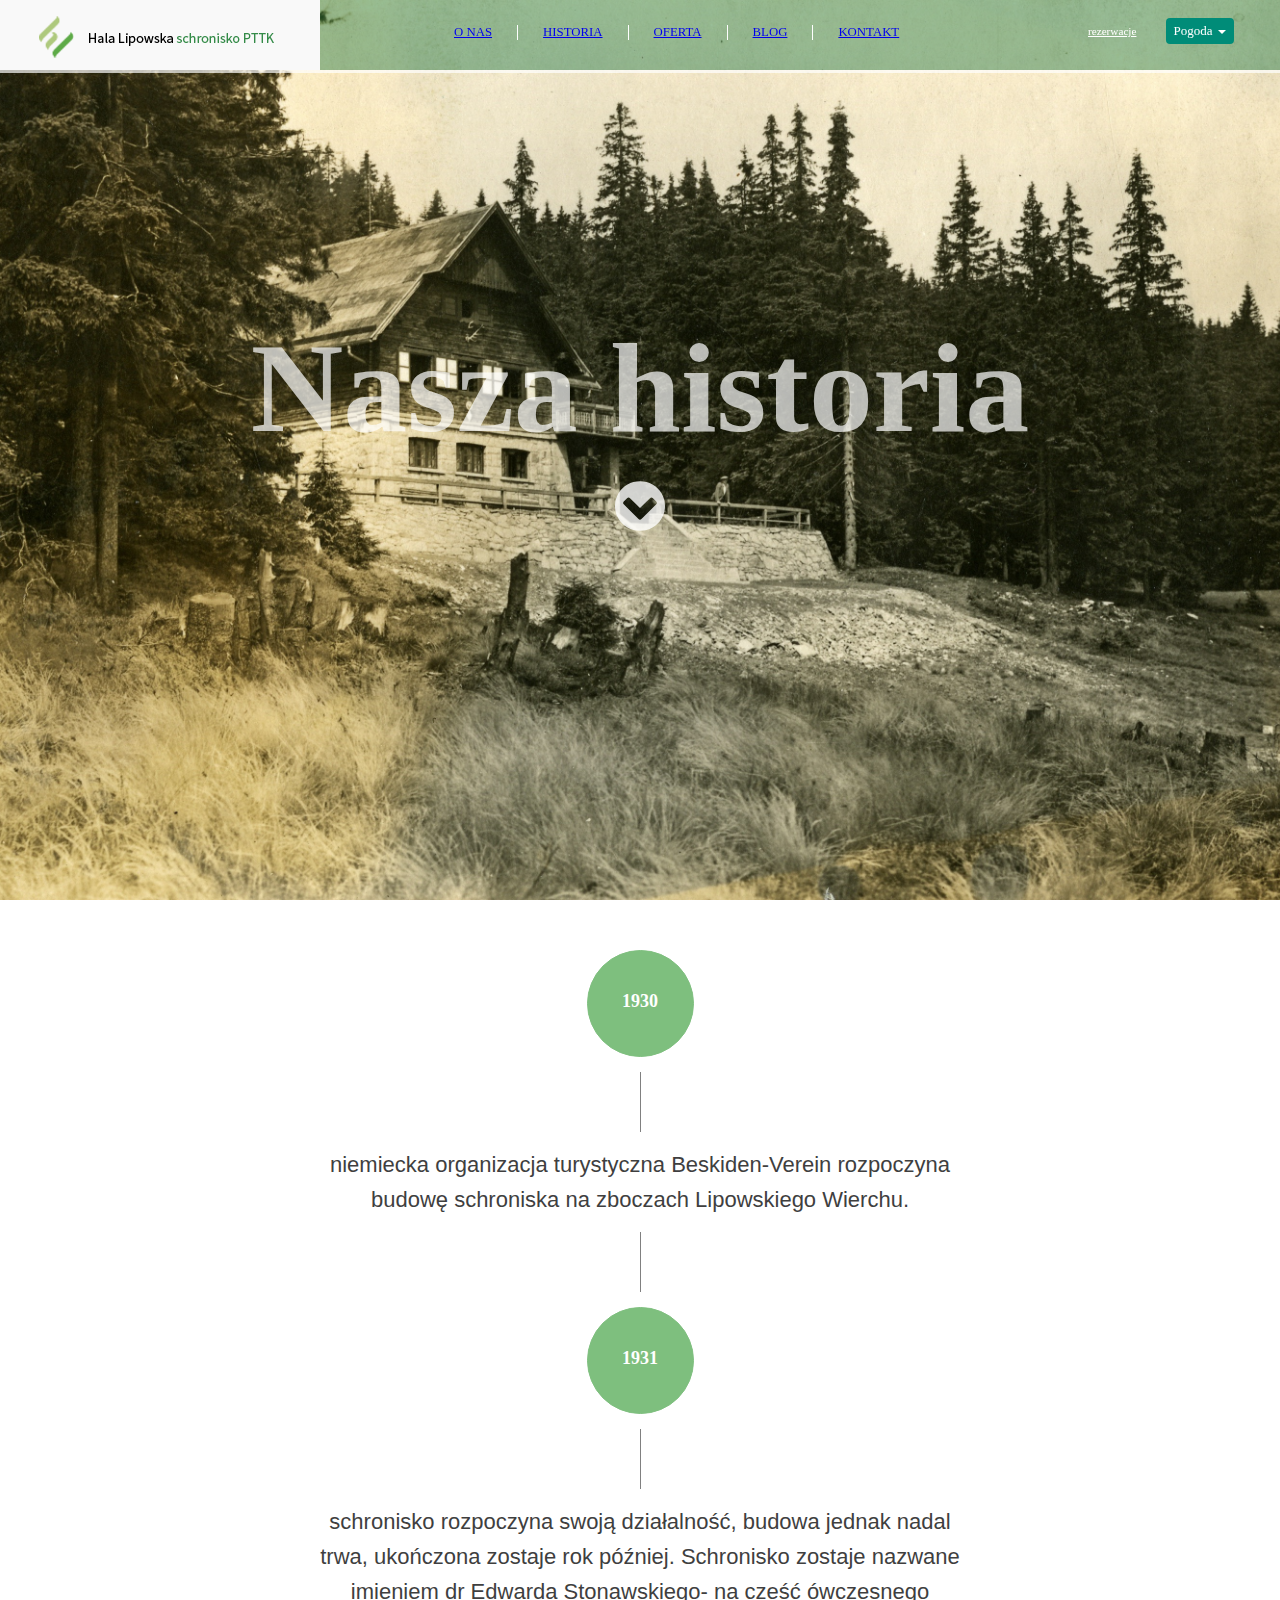
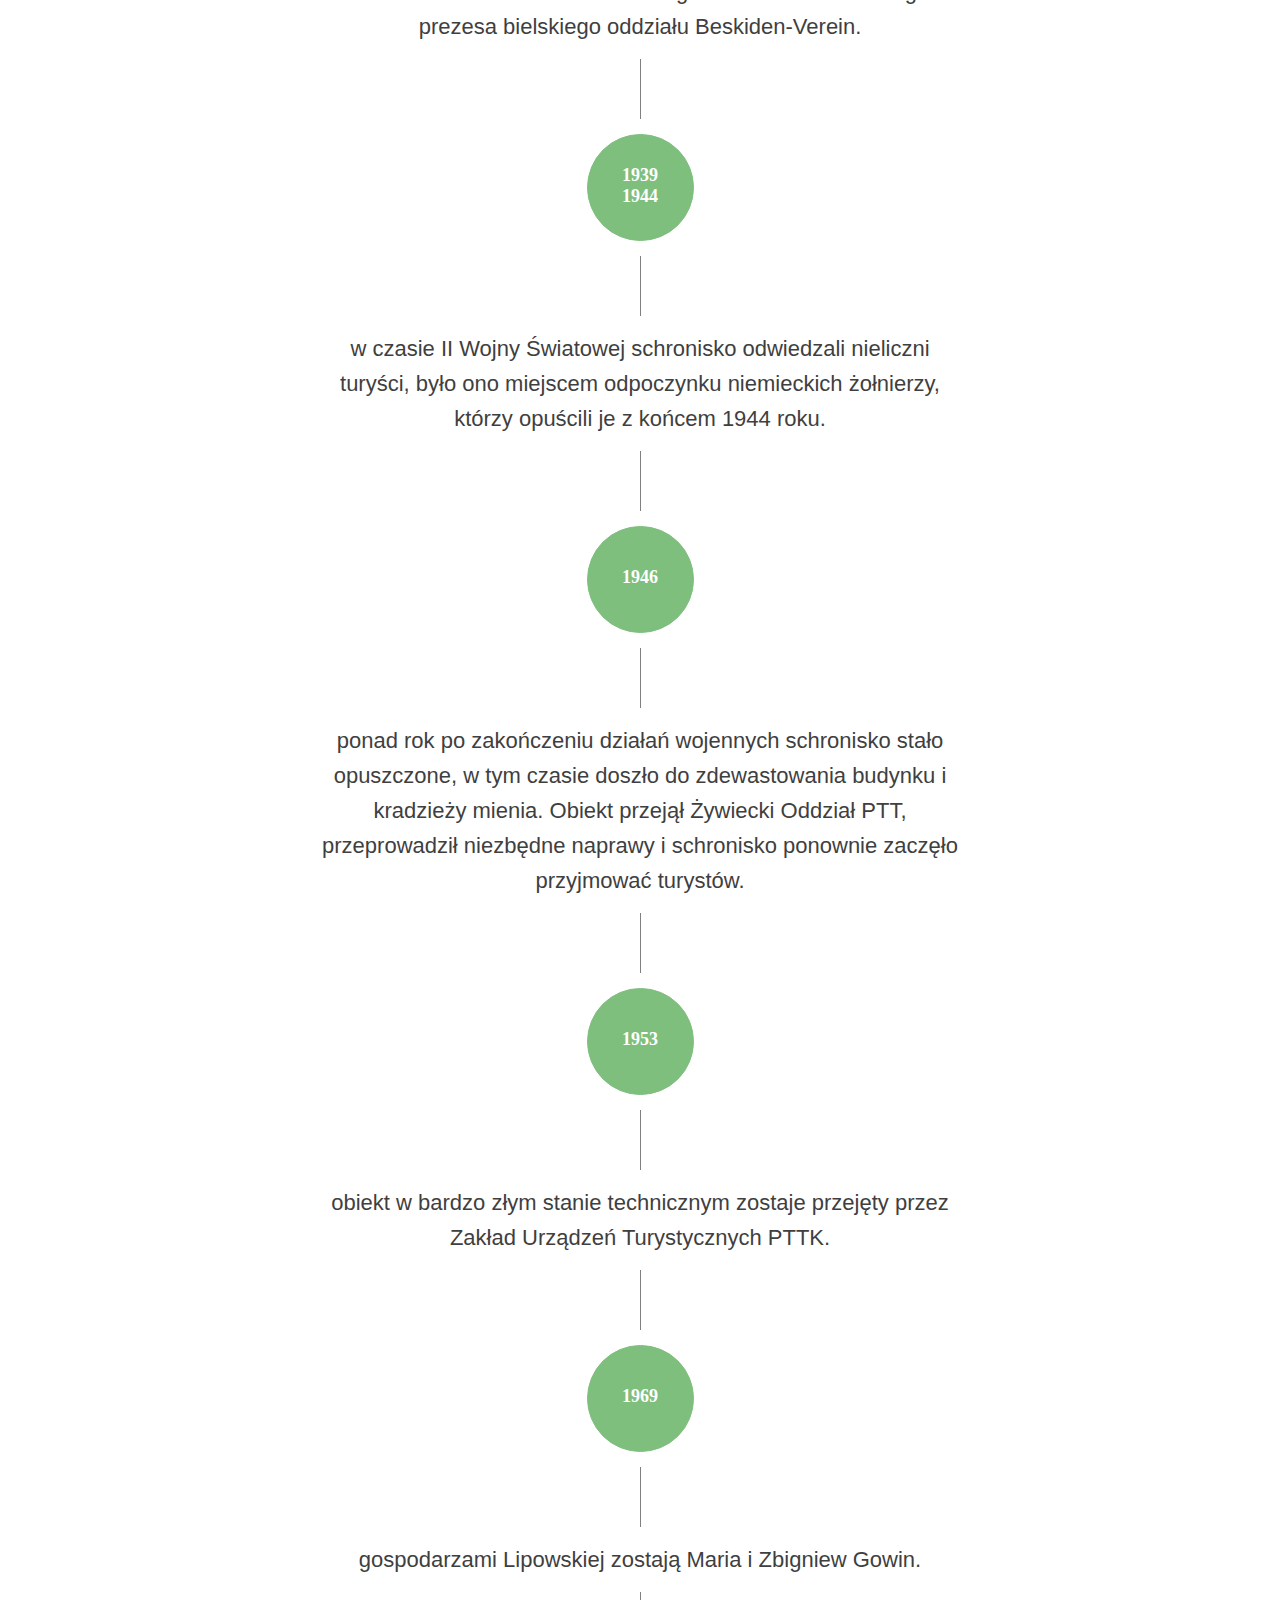
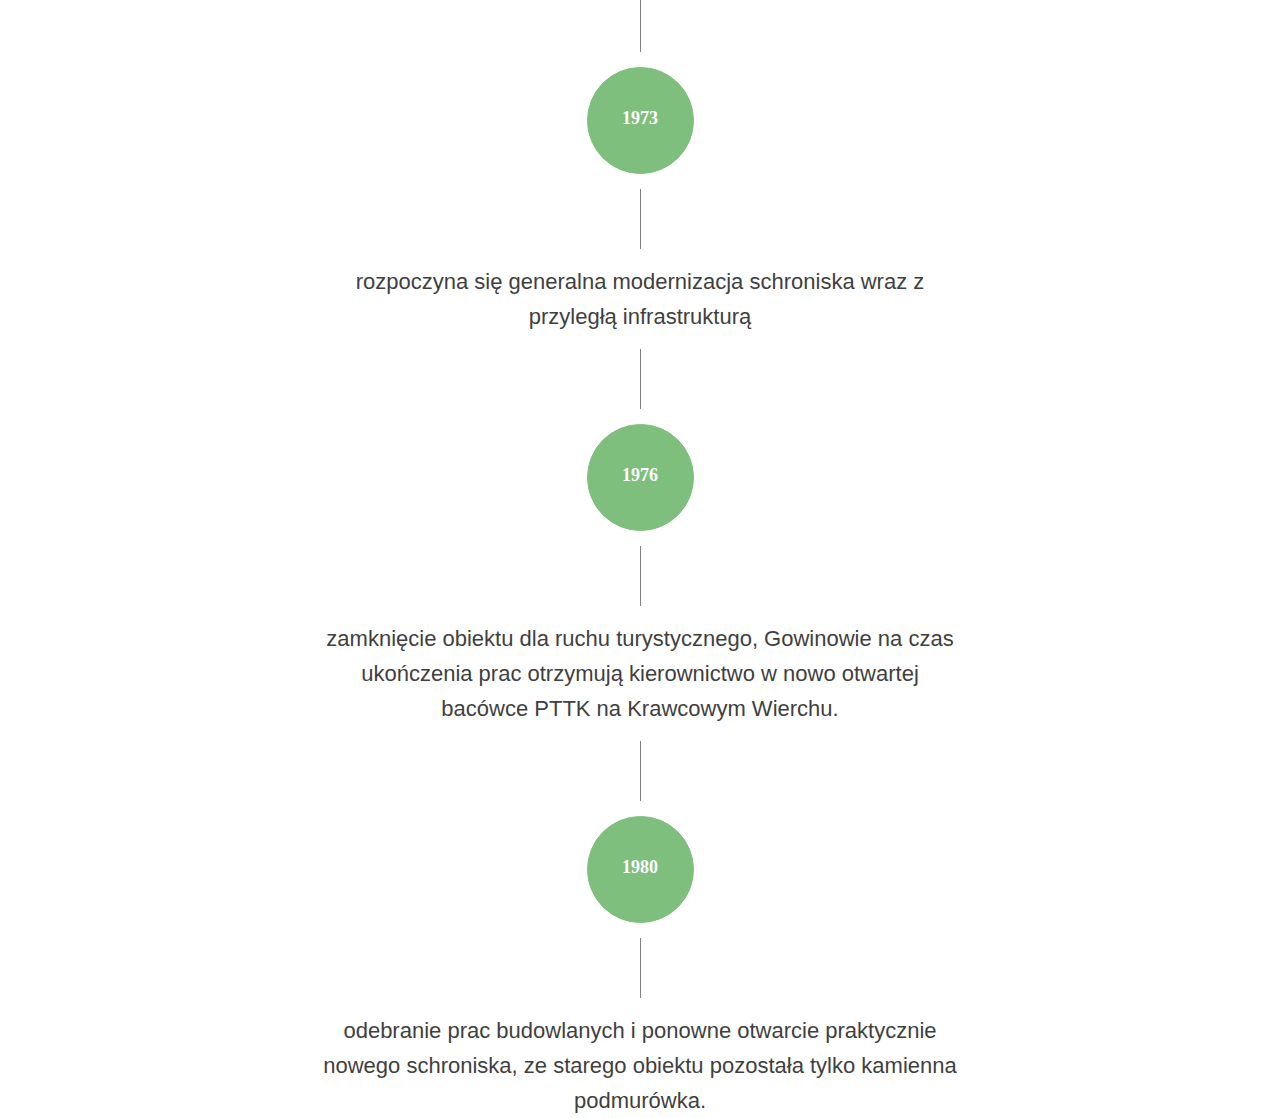
==== commit 427b763b: "added links to menu" ====
--- a/historia.html
+++ b/historia.html
@@ -21,7 +21,7 @@
         <div id='logo-wrapper'><img id='logo' src="logo.png"></div>
         <div id='nav-wrapper'>
         <ul>
-        <li><a>O NAS</a></li><li><a>HISTORIA</a></li><li><a>OFERTA</a></li><li><a>BLOG</a></li><li><a>KONTAKT</a></li>
+        <li><a href="o%20nas.html">O NAS</a></li><li><a href="historia.html">HISTORIA</a></li><li><a href="oferta.html">OFERTA</a></li><li><a href="blog.html">BLOG</a></li><li><a href="kontakt.html">KONTAKT</a></li>
         </ul>
         </div>
     <div id='widget-wrapper'><a class="rezerwacje-button">rezerwacje</a><button type="button" class="pogoda_button">Pogoda<div class="arrow-down"></div></button></div><div id="pogoda"><script src="http://www.yr.no/place/Poland/Silesia/Hala_Lipowska/external_box_small.js"></script><noscript><a href="http://www.yr.no/place/Poland/Silesia/Hala_Lipowska/">yr.no: Prognoza dla Hali Lipowskiej</a></noscript></div>
--- a/css/style.css
+++ b/css/style.css
@@ -229,7 +229,7 @@
     height: auto;
     margin: 0 auto;
     position: relative;
-    background-image: url(images/rez_1.JPG);
+    background-image: url(../images/rez_1.JPG);
     background-size: cover;
     background-repeat: no-repeat;
     background-position: center center;
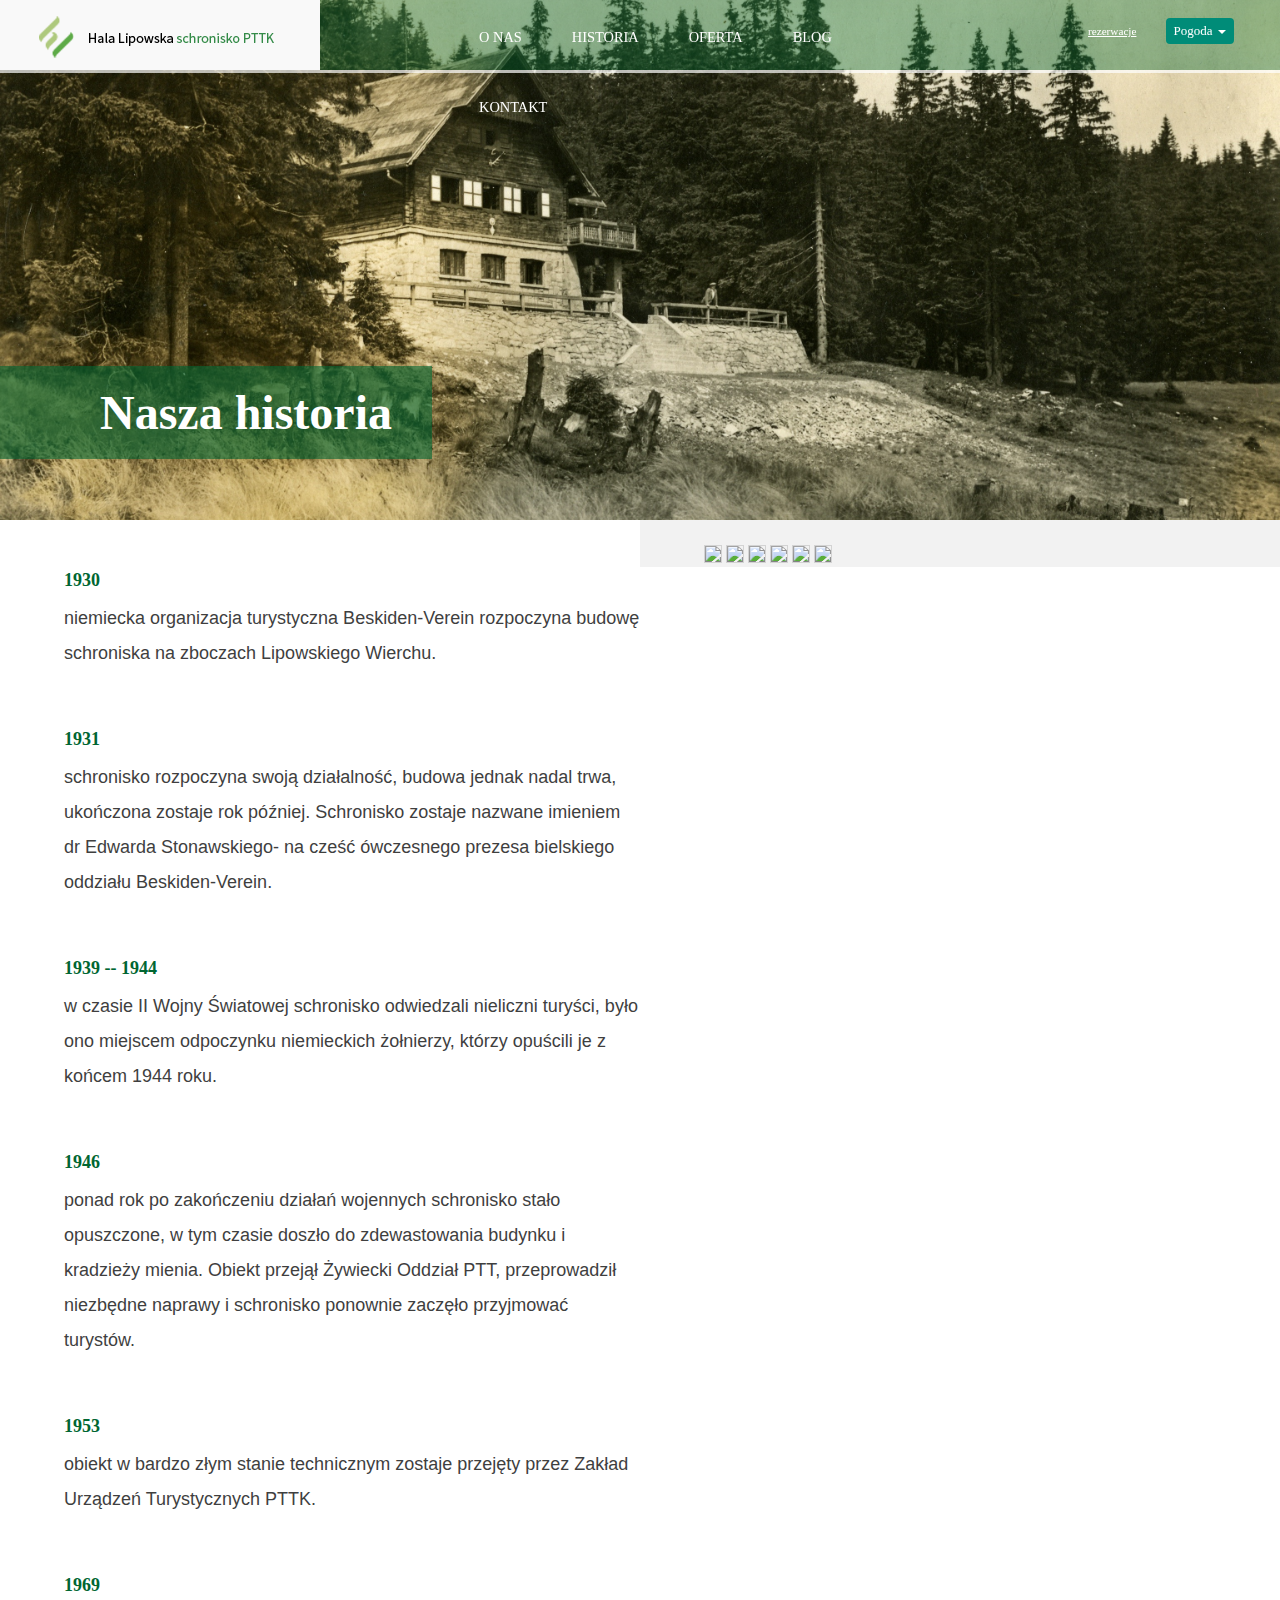
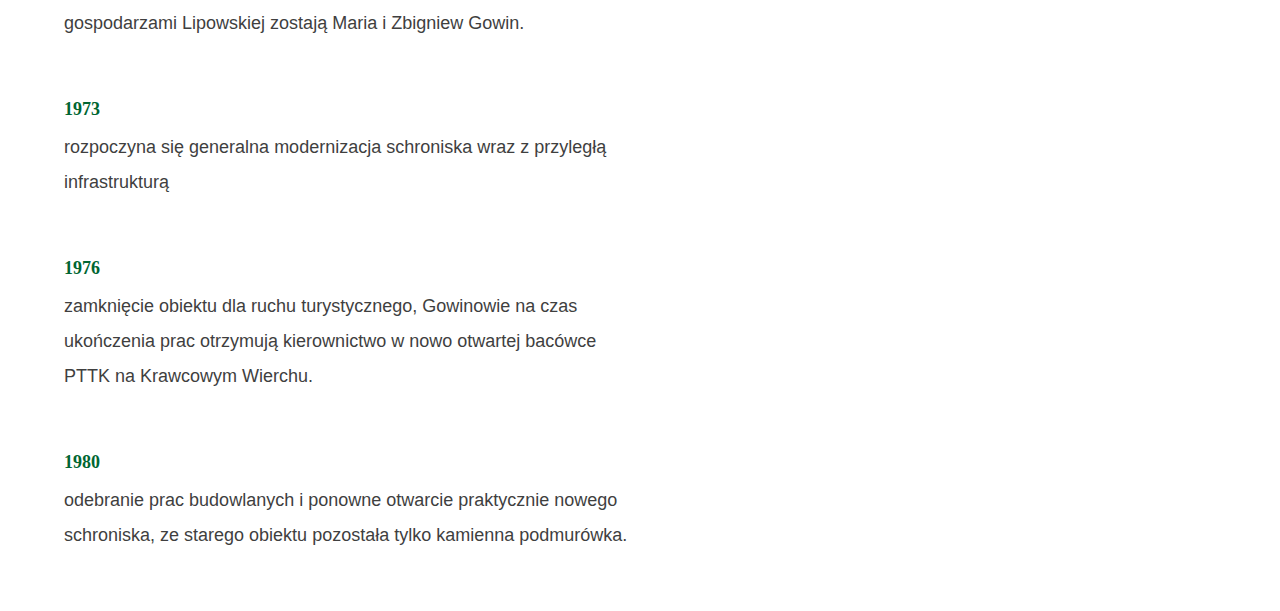
==== commit 01581dba: "layout change" ====
--- a/historia.html
+++ b/historia.html
@@ -18,118 +18,133 @@
 
 <body>
 <div id="menu">
-        <div id='logo-wrapper'><img id='logo' src="logo.png"></div>
+        <div id='logo-wrapper'><a href="index.html"><img id='logo' src="logo.png"></a></div>
         <div id='nav-wrapper'>
         <ul>
         <li><a href="o%20nas.html">O NAS</a></li><li><a href="historia.html">HISTORIA</a></li><li><a href="oferta.html">OFERTA</a></li><li><a href="blog.html">BLOG</a></li><li><a href="kontakt.html">KONTAKT</a></li>
         </ul>
         </div>
-    <div id='widget-wrapper'><a class="rezerwacje-button">rezerwacje</a><button type="button" class="pogoda_button">Pogoda<div class="arrow-down"></div></button></div><div id="pogoda"><script src="http://www.yr.no/place/Poland/Silesia/Hala_Lipowska/external_box_small.js"></script><noscript><a href="http://www.yr.no/place/Poland/Silesia/Hala_Lipowska/">yr.no: Prognoza dla Hali Lipowskiej</a></noscript></div>
+    <div id='widget-wrapper'><a class="rezerwacje-button">rezerwacje</a><button type="button" class="pogoda_button">Pogoda<div class="arrow-down"></div></button></div><div id="pogoda"><script async src="http://www.yr.no/place/Poland/Silesia/Hala_Lipowska/external_box_small.js"></script><noscript><a href="http://www.yr.no/place/Poland/Silesia/Hala_Lipowska/">yr.no: Prognoza dla Hali Lipowskiej</a></noscript></div>
 
 </div>
 
-<!--   SLIDER    -->
+<!--   BACKGROUND IMAGE    -->
     
-<div id="slider_wrapper">
+<div id="image_wrapper">
 
-<div class="image_slider">
+<div class="head-img">
 
 <div class="active" style="background-image: url('images/historia_1.jpg');"></div>
-
 </div>
-    <div id="headline"><h1>Nasza historia</h1><img class="arrow-down-button" width="50px" src='ikony/angle-circled-down.svg'></div></div>
+<div id="headline"><h1>Nasza historia</h1></div>
+</div>
 
 
 <div class="wrapper">
-<article class="center">
-    
-    <section>
-        <div class="h2-container remove" id='status-1'><h2>1930</h2> </div>
-        <div class="vertical-line"></div>
+
+<article class="column1-2">
+ <div class="clearfix spaceafter">   
+<section class="column1-1">
+      <h2>1930</h2>
             <p>niemiecka organizacja turystyczna Beskiden-Verein rozpoczyna budowę schroniska na zboczach Lipowskiego Wierchu.
             </p>
-<div class="vertical-line"></div>
+    <br>
     </section>
-    
-    <section>
-        <div class="h2-container remove" id='status-2'><h2>1931</h2> </div>
-        <div class="vertical-line"></div>
+     
+    </div> 
+<div class= "clearfix spaceafter">    
+    <section class="column1-1">
+<h2>1931</h2>
             <p>schronisko rozpoczyna swoją działalność, budowa jednak nadal trwa, ukończona zostaje rok później. Schronisko zostaje nazwane imieniem dr Edwarda Stonawskiego- na cześć ówczesnego prezesa bielskiego oddziału Beskiden-Verein.
             </p>
-<div class="vertical-line"></div>
-    </section>  
+        <br>
+    </section> 
+    </div>
     
-    <section>
-        <div class="h2-container remove" id='status-3'><h2 style="font-size:18px;top:10px;">1939<br>1944</h2> </div>
-        <div class="vertical-line"></div>
+<div class= "clearfix spaceafter">    
+    <section class="column1-1">
+        <h2 style="font-size:18px;top:10px;">1939 -- 1944</h2> 
+        
             <p>w czasie II Wojny Światowej schronisko odwiedzali nieliczni turyści, było ono miejscem odpoczynku niemieckich żołnierzy, którzy opuścili je z końcem 1944 roku.
             </p>
-<div class="vertical-line"></div>
-    </section>    
-    
-    <section>
-        <div class="h2-container remove" id='status-4'><h2>1946</h2> </div>
-        <div class="vertical-line"></div>
+        <br>
+    </section>  
+            </div>
+<div class= "clearfix spaceafter">    
+    <section class="column1-1">
+        <h2>1946</h2>
+        
             <p>ponad rok po zakończeniu działań wojennych schronisko stało opuszczone, w tym czasie doszło do zdewastowania budynku i kradzieży mienia. Obiekt przejął Żywiecki Oddział PTT, przeprowadził niezbędne naprawy i schronisko ponownie zaczęło przyjmować turystów.
             </p>
-<div class="vertical-line"></div>
-    </section>   
-    
-    <section>
-        <div class="h2-container remove" id='status-5'><h2>1953</h2> </div>
-        <div class="vertical-line"></div>
+        <br>
+    </section>
+    </div>
+<div class= "clearfix spaceafter">    
+    <section class="column1-1">
+       <h2>1953</h2>
+        
             <p>obiekt w bardzo złym stanie technicznym zostaje przejęty przez Zakład Urządzeń Turystycznych PTTK.
             </p>
-<div class="vertical-line"></div>
-    </section>    
-    
-    <section>
-        <div class="h2-container remove" id='status-6'><h2>1969</h2> </div>
-        <div class="vertical-line"></div> 
+        <br>
+    </section>
+            </div> 
+<div class= "clearfix spaceafter">    
+    <section class="column1-1">
+        <h2>1969</h2>
+         
             <p>gospodarzami Lipowskiej zostają Maria i Zbigniew Gowin.
             </p>
-<div class="vertical-line"></div>
+        <br>
+
     </section>
-    
-    <section>
-        <div class="h2-container remove" id='status-7'><h2>1973</h2> </div>
-        <div class="vertical-line"></div> 
+    </div>
+<div class= "clearfix spaceafter">    
+    <section class="column1-1">
+    <h2>1973</h2>
+         
             <p>rozpoczyna się generalna modernizacja schroniska wraz z przyległą infrastrukturą
             </p>
-<div class="vertical-line"></div>
+        <br>
+
     </section>
-    
-    <section>
-        <div class="h2-container remove" id='status-8'><h2>1976</h2> </div>
-        <div class="vertical-line"></div>
+    </div>
+<div class= "clearfix spaceafter">    
+    <section class="column1-1">
+      <h2>1976</h2>
+        
             <p>zamknięcie obiektu dla ruchu turystycznego, Gowinowie na czas ukończenia prac otrzymują kierownictwo w nowo otwartej bacówce PTTK na Krawcowym Wierchu.
             </p>
-<div class="vertical-line"></div>
+        <br>
+
+        </div>
     </section>
-    
-    <section>
-       <div class="h2-container remove" id='status-9'><h2>1980</h2> </div>
-        <div class="vertical-line"></div>
+<div class= "clearfix spaceafter">    
+    <section class="column1-1">
+    <h2>1980</h2>
+        
             <p>odebranie prac budowlanych i ponowne otwarcie praktycznie nowego schroniska, ze starego obiektu pozostała tylko kamienna podmurówka.
             </p>
+        <br>
     </section>
+    </div>
+  
+</article>
     
-</article>
+    <div class= "column1-2 history-images">
+    <img class="text-img" src="images/historia_2.jpg">
+    <img class="text-img" src="images/historia_3.jpg">
+    <img class="text-img" src="images/historia_4.JPG">
+    <img class="text-img" src="images/historia_5.jpg">
+    <img class="text-img" src="images/historia_6.jpg">
+    <img class="text-img" src="images/historia_7.jpg">
+</div>
+    
 <a href="#0" class="cd-top">Top</a>
 </div>
     
 <script src="js/main.js"></script>    
     
 <!--JAVASCRIPT  -->
-<!--OBLICZANIE WIELKOŚCI OBRAZKA-->
-<script type="text/javascript">
-$(document).ready(function(){
-//    var a = $(window).height() - $('#menu').height();
-    var a = $(window).height();
-    $("#slider_wrapper").css('height', a);
-
-});
-</script>
 
 <!--BUTTON POGODA-->
 <script>
@@ -154,40 +169,6 @@
 });
 </script>
 
-<!--h2 zmiana koloru-->
-<script>
-$(window).scroll(function(){;
-    w = Math.floor( $(window).scrollTop() ) + 25;  
-   $('.remove').css({'opacity': '0.5',});   
-    if(w<=$('#status-1').offset().top){
-         $('#status-1').css({'opacity': '1'});  
-    }else if(w<=$('#status-2').offset().top){
-         $('#status-2').css({'opacity': '1'});        
-    }else if(w<=$('#status-3').offset().top){
-         $('#status-3').css({'opacity': '1'});         
-    }else if(w<=$('#status-4').offset().top){
-         $('#status-4').css({'opacity': '1'});           
-    }else if(w<=$('#status-5').offset().top){
-         $('#status-5').css({'opacity': '1'});      
-    }else if(w<=$('#status-6').offset().top){
-         $('#status-6').css({'opacity': '1'});        
-    }else if(w<=$('#status-7').offset().top){
-         $('#status-7').css({'opacity': '1'});         
-    }else if(w<=$('#status-8').offset().top){
-         $('#status-8').css({'opacity': '1'});         
-    }else if(w<=$('#status-9').offset().top){
-         $('#status-9').css({'opacity': '1'});         
-    }
-    
-}); 
-</script>
-<script>
-    $(".arrow-down-button").click(function() {
-    $('html, body').animate({
-         scrollTop: $(window).height() - 72
-    }, 1500);
-});
-</script>
 
 </body>
 </html>--- a/css/style.css
+++ b/css/style.css
@@ -5,19 +5,28 @@
 margin:0;
 }
 
+a {
+    text-decoration: none;
+    font-family: 'Aller';
+}
+
 article {
 margin: 50px auto 0 auto;
 }
 
-
-
-p{
+p {
 font: 22px/35px 'Aller', sans-serif;
 color: #3f3f3f;
 }
 
-section:nth-child(2n) {
-
+h1, h2, h3, h4 {
+    font-family: 'Aller';
+}
+
+h2 {
+    font-size: 18px;
+    color: rgb(0, 102, 50);
+    margin-bottom: 10px;
 }
 
 .h2-container {
@@ -34,13 +43,6 @@
 color: #fff;
 }
 
-h2 {
-    font-family: 'Aller';
-    font-size: 18px;
-    color: rgb(0, 102, 50);
-    margin-bottom: 10px;
-}
-
 .h2-container h2 {
     font-family: 'Aller';
     position: relative;
@@ -48,6 +50,14 @@
     color: #fff;
 }
  
+
+
+
+
+/*---------------MENU-----------------*/
+
+
+
 #menu{
 height: 70px;
 /*display: block;*/
@@ -99,92 +109,131 @@
 z-index: 5;
 }
 
-
-
 #nav-wrapper ul{
+        height: 100%;
 width: 500px;
 display: block;
-margin:25px auto;
+margin: 0 auto;
 white-space: nowrap;
 }
 
 #nav-wrapper ul li {
+        height: 100%;
 display: block;
 float:left;
-padding-right: 25px;
-margin-right: 25px;
 font-family: 'Aller';
-font-size: 0.8em;
+font-size: 0.9em;
 color:white;
-border-right: 1px solid white;
-}
-
-
-#nav-wrapper ul li:last-of-type {
-padding-right: 0;
-border: none;
-}
-
+}
+
+#nav-wrapper a {
+    line-height: 75px;
+    display: inline-block;
+    height: 100%;
+    padding: 0 25px;
+    color: white;
+    
+}
+
+#nav-wrapper a:hover {
+    background-color: rgba(0, 102, 50, 0.3);
+}
+
+/*----------------------------HEADLINE IMG-------------------------------------*/
+
+#image_wrapper {
+position:relative;
+
+    height: 520px;
+    width: 100%;
+    margin: 0;
+}
+
+.head-img {
+    position: relative;
+    height: inherit;
+    padding:0;
+    margin:0;
+    width:100%;
+    z-index:-1;
+}
+
+.head-img div {
+    height: inherit;
+    width:100%;
+    z-index:1;
+    background-size:cover;
+    background-POSITION: center;
+}
+
+/*----------------------------SLIDER-------------------------------------*/
 
 #slider_wrapper {
 position:static;
-/*top:0;*/
+
     height: 800px;
-/*
-    background: url("test.jpg") no-repeat center center;
-    background-size:cover;
-*/
     width: 100%;
     margin: 0;
-    }
+}
 
 .image_slider {
     height: inherit;
-padding:0;
-margin:0;
-width:100%;
-/*
-position:absolute;
-top:0;
-left:0;
-*/
-
-z-index:-1;
+    padding:0;
+    margin:0;
+    width:100%;
+    z-index:-1;
 }
 
 .image_slider div {
-height: inherit;
-position:absolute;
-left:0;
-top:0px;
-width:100%;
-z-index:1;
-background-size:cover;
-background-POSITION: center;
-}
+    height: inherit;
+    position:absolute;
+    left:0;
+    top:0px;
+    width:100%;
+    z-index:1;
+    background-size:cover;
+    background-POSITION: center;
+}
+
 .image_slider div.active{z-index:3}
-    
-    #headline {
-z-index: 3;
+ 
+#headline {
+    z-index: 3;
+    position: absolute;
+    bottom: 60px;
+    width:100%;
+    padding-bottom: 20px;
+}
+
+#headline h1 {
+    font-family: 'Aller';
+    width: auto;
+    display: inline;
+    color: #fff;
+    font-size: 3em;
+    margin: 0;
+    padding: 20px 40px 20px 100px;
+    background-color: rgba(0, 102, 50, 0.6);
+}
+
+#mainheader {
+    z-index: 3;
     text-align: center;
     position: absolute;
-/*    width: 600px;*/
     top: 35%;
-width:100%;
+    width:100%;
     margin: 0 auto;
-/*    border-bottom: 4px solid white;*/
     padding-bottom: 20px;
-
-}    
-#headline h1 {
+}
+
+#mainheader h1 {
     color: rgba(255, 255, 255, 0.7);
     font-family: 'Aller';
     font-size: 8em;
-/*line-height: 1.2em;*/
     margin: 0 0 15px 0;
 }
 
-#headline .button {
+#mainheader .button {
     margin: 5px 10px 0 10px;
     padding: 10px;
     text-decoration: none;
@@ -195,20 +244,22 @@
     -webkit-border-radius:5px;
     border-radius: 5px;
     background-color: rgba(255, 255, 255, 0.1);
-} #headline .button:hover {
+} 
+
+mainheader .button:hover {
     color: #000;
     background-color: rgba(255, 255, 255, 0.7);
 }
 
-#headline .button.two {
+#mainheader .button.two {
 background-color: rgba(0, 102, 50, 0.6);
 border: 1px solid rgba(255, 255, 255, 0.8);
 }
-#headline .button.two:hover {
+#mainheader .button.two:hover {
 background-color: rgba(255, 255, 255, 0.6);
 }
 
-#headline hr {
+#mainheader hr {
     margin: 0 auto 25px auto;
     display:block;
     width: 500px;
@@ -219,7 +270,7 @@
 .wrapper {
 /*    max-width: 1040px;*/
     width: 100%;
-    margin:50px auto 0 auto;
+    margin:0 auto;
     position: relative;
     }
 
@@ -383,13 +434,6 @@
      height: 0;
      }
 
-
-
-h3 {
-    font-family: "Aller";
-    
-}
-
 .sidebar-info p, .sidebar-info h2 {
 font-size: 0.9em; 
 text-align: center;
@@ -407,10 +451,14 @@
     background-color: #fff;
 }
 
+.sidebar-info hr {
+    width: 70%;
+}
+
 hr {
     border: 0; border-bottom: 2px dashed #ccc;
     color: #f9f9f9;
-    width: 70%;
+    width: 100%;
     margin: 0 auto;
 }
 
@@ -464,3 +512,26 @@
     margin-right: 10px;
 }
 
+
+.text-img {
+    max-height: 300px;
+    border: 1px solid lightgray;
+    margin-top: 25px;
+}
+
+.absolute-nopad {
+    position: absolute;
+    padding: 0;
+}
+
+.column1-2-r {
+    float: right;
+}
+
+.column1-1 {
+    width: 100%;
+}
+
+.history-images {
+    background-color: rgba(0, 0, 0, 0.05);
+}
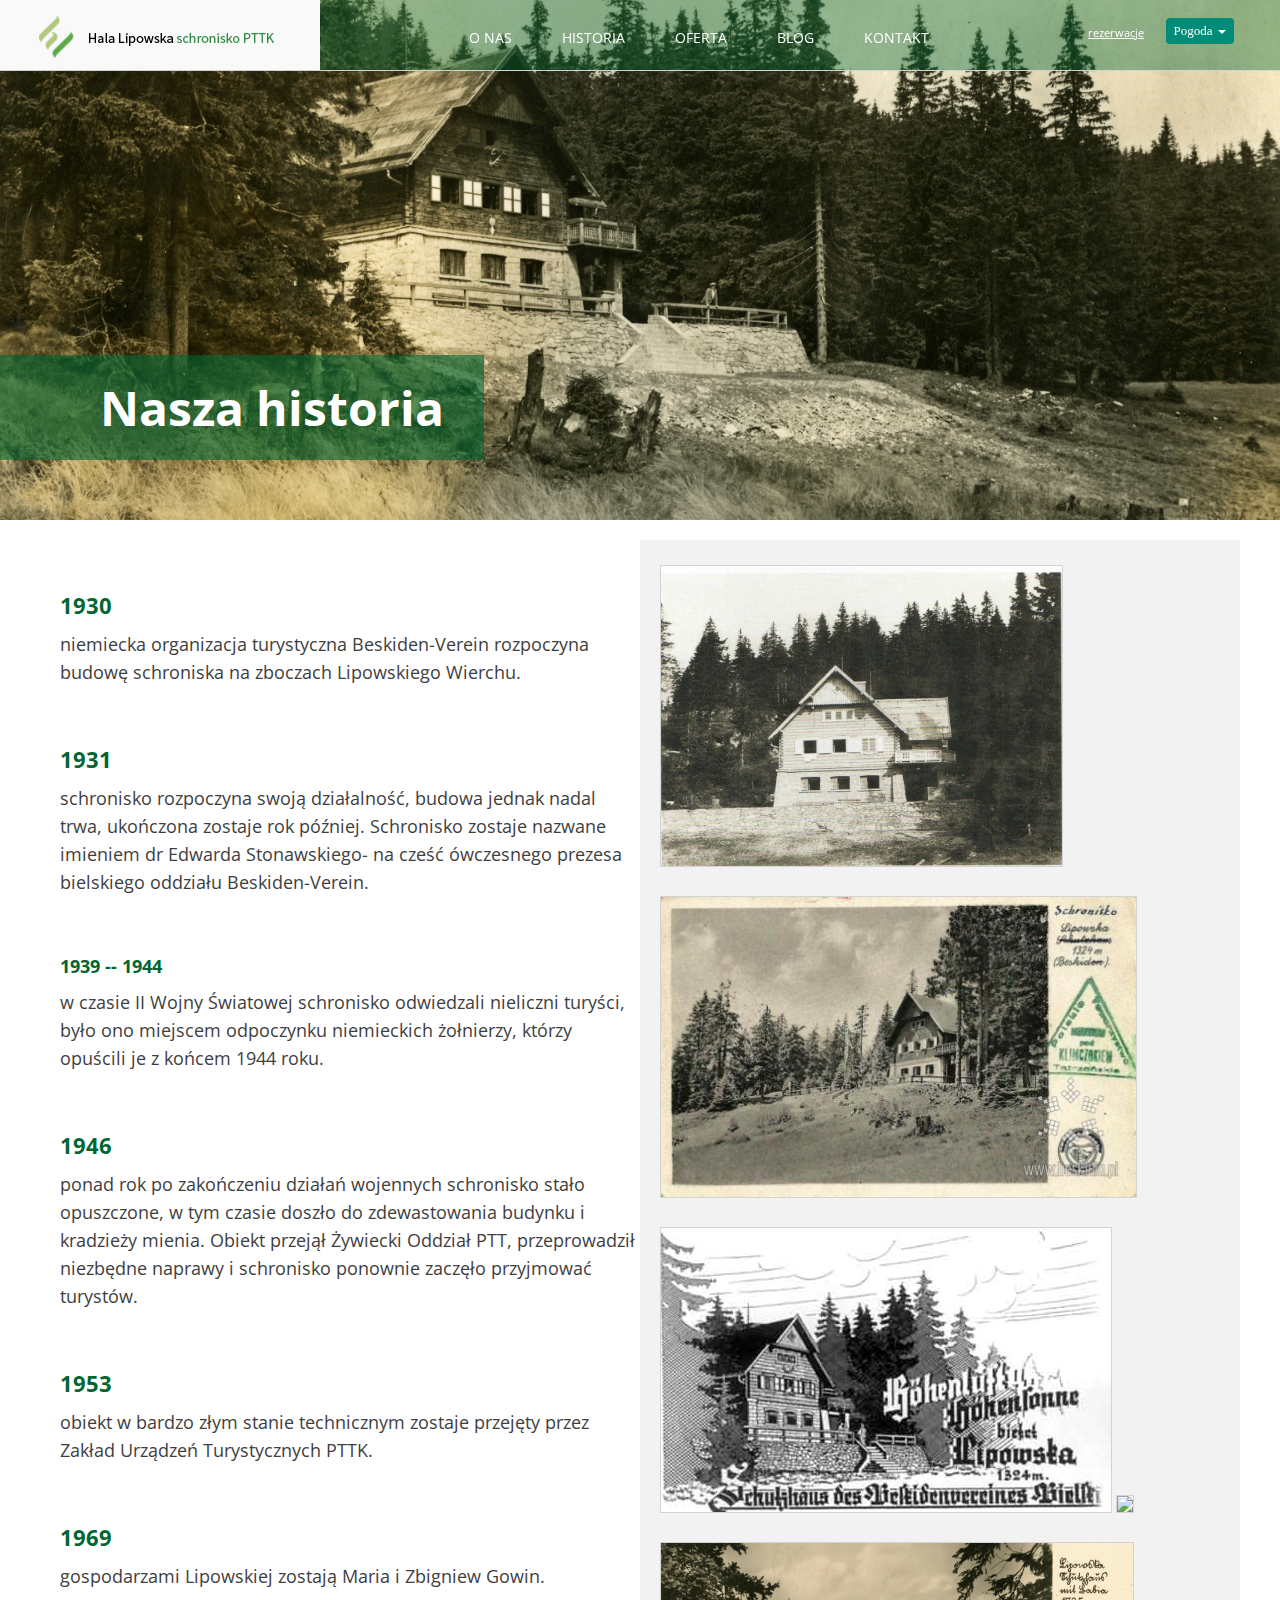
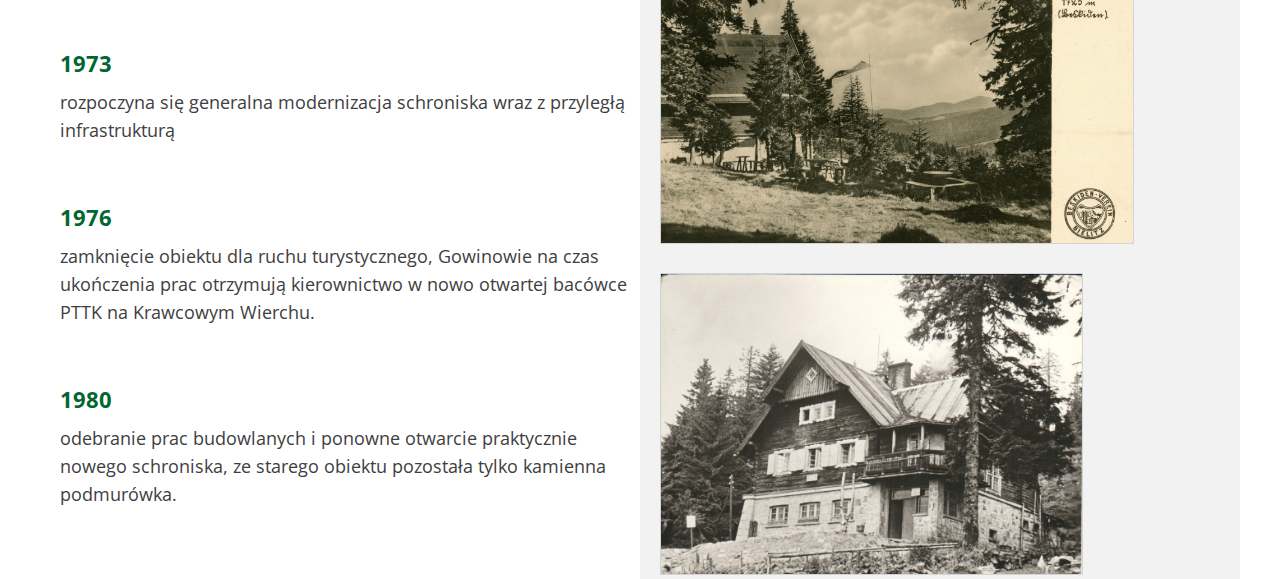
==== commit 1a09db24: "new layout and typeface" ====
--- a/historia.html
+++ b/historia.html
@@ -9,7 +9,7 @@
 <link rel="stylesheet" href="css/style.css">
 
 <script src="https://ajax.googleapis.com/ajax/libs/jquery/2.1.3/jquery.min.js"></script>
-
+<link href='http://fonts.googleapis.com/css?family=Open+Sans:400,700&subset=latin,latin-ext' rel='stylesheet' type='text/css'>
 <!--[if lt IE 9]>
 <script src="http://html5shiv.googlecode.com/svn/trunk/html5.js"></script>
 <![endif]-->
--- a/css/style.css
+++ b/css/style.css
@@ -7,7 +7,7 @@
 
 a {
     text-decoration: none;
-    font-family: 'Aller';
+    font-family: 'Open Sans';
 }
 
 article {
@@ -15,16 +15,16 @@
 }
 
 p {
-font: 22px/35px 'Aller', sans-serif;
+font: 18px/28px 'Open Sans', sans-serif;
 color: #3f3f3f;
 }
 
 h1, h2, h3, h4 {
-    font-family: 'Aller';
+    font-family: 'Open Sans';
 }
 
 h2 {
-    font-size: 18px;
+    font-size: 22px;
     color: rgb(0, 102, 50);
     margin-bottom: 10px;
 }
@@ -44,7 +44,7 @@
 }
 
 .h2-container h2 {
-    font-family: 'Aller';
+    font-family: 'Open Sans';
     position: relative;
     top:20px;
     color: #fff;
@@ -61,7 +61,7 @@
 #menu{
 height: 70px;
 /*display: block;*/
-border-bottom: 3px solid  rgba(255, 255, 255, 0.7);
+border-bottom: 1px solid  lightgray;
 z-index: 4;
 position: fixed;
 top: 0;
@@ -71,7 +71,7 @@
 }
 
 .scrolling {
-background-color: #000;
+background-color: rgb(25, 180, 120);
 -webkit-transition: background-color 1s;
 transition: background-color 1s;
 }
@@ -111,7 +111,7 @@
 
 #nav-wrapper ul{
         height: 100%;
-width: 500px;
+width: 520px;
 display: block;
 margin: 0 auto;
 white-space: nowrap;
@@ -121,7 +121,7 @@
         height: 100%;
 display: block;
 float:left;
-font-family: 'Aller';
+font-family: 'Open Sans';
 font-size: 0.9em;
 color:white;
 }
@@ -206,7 +206,7 @@
 }
 
 #headline h1 {
-    font-family: 'Aller';
+    font-family: 'Open Sans';
     width: auto;
     display: inline;
     color: #fff;
@@ -228,7 +228,7 @@
 
 #mainheader h1 {
     color: rgba(255, 255, 255, 0.7);
-    font-family: 'Aller';
+    font-family: 'Open Sans';
     font-size: 8em;
     margin: 0 0 15px 0;
 }
@@ -268,10 +268,12 @@
 }
 
 .wrapper {
-/*    max-width: 1040px;*/
+    max-width: 1200px;
     width: 100%;
     margin:0 auto;
+    padding: 20px 40px;
     position: relative;
+        background-color: #fff;
     }
 
 .wrapper-rezerwacje {
@@ -369,7 +371,7 @@
   overflow: hidden;
   text-indent: 100%;
   white-space: nowrap;
-  background: rgba(0, 102, 50, 0.6) url(img/cd-top-arrow.svg) no-repeat center 50%;
+  background: rgba(0, 102, 50, 0.6) url(../img/cd-top-arrow.svg) no-repeat center 50%;
   visibility: hidden;
   opacity: 0;
   -webkit-transition: opacity .3s 0s, visibility 0s .3s;
@@ -409,9 +411,21 @@
   }
 }
 .column1-2 {
-    width: 45%;
-    padding:0 0 0 5%;
+    width: 50%;
+    padding-left:20px;
     float:left;
+    box-sizing: border-box;
+}
+
+.nopadl {
+padding-left: 0;
+}
+
+.column2-3 {
+    width: 75%;
+    padding-left:20px;
+    float:left;
+    box-sizing: border-box;
 }
 .column1-2-nopadding {
     width: 50%;
@@ -419,10 +433,6 @@
     float: left;
     height: 400px;
     overflow: hidden;
-}
-
-.column1-2 p {
-    font-size: 18px;
 }
 
 .clearfix:after {
@@ -502,7 +512,7 @@
 float:left;
 text-decoration: underline;
 margin: 25px 15px 0 0;
-font-family: 'Aller';
+font-family: 'Open Sans';
 font-size: 0.7em;
 color:white;
 }
@@ -535,3 +545,46 @@
 .history-images {
     background-color: rgba(0, 0, 0, 0.05);
 }
+
+.content {
+    background-color: rgb(245, 245, 245);
+}
+
+.column1-3 {
+    width: 33%;
+    padding-left:20px;
+    float:left;
+    box-sizing: border-box;
+}
+
+.column1-4 {
+    width: 25%;
+    padding-left:20px;
+    float:left;
+    box-sizing: border-box;
+}
+
+.lead {
+    font-size: 1.4em;
+line-height: 1.4em;
+margin: 20px 10px;
+    color: rgb(0, 102, 50);
+}
+
+.p-img {
+    max-height: 200px;
+    float: left;
+    margin-right: 15px;
+}
+
+.column4-5 {
+    width: 80%;
+    padding-left:20px;
+    float:left;
+    box-sizing: border-box;
+}
+
+.text {
+    padding-right: 70px;
+    box-sizing: border-box;
+}
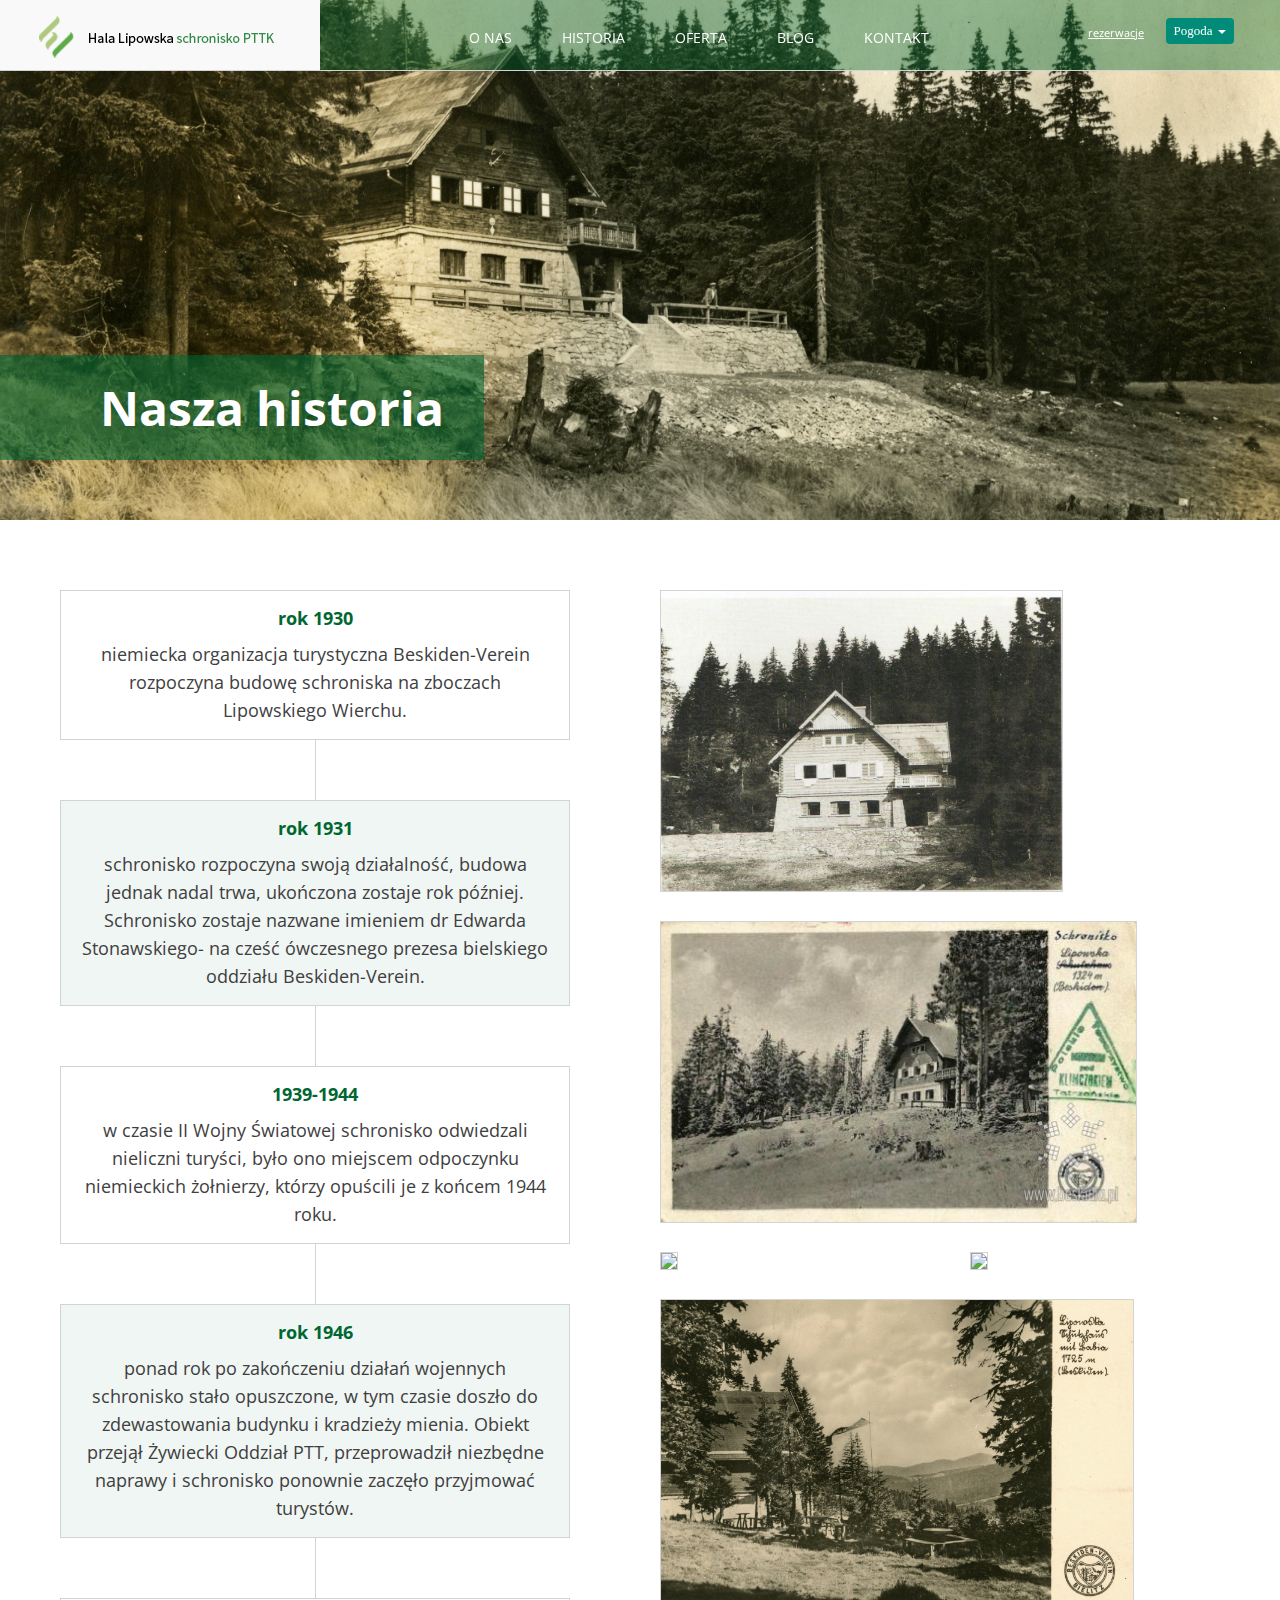
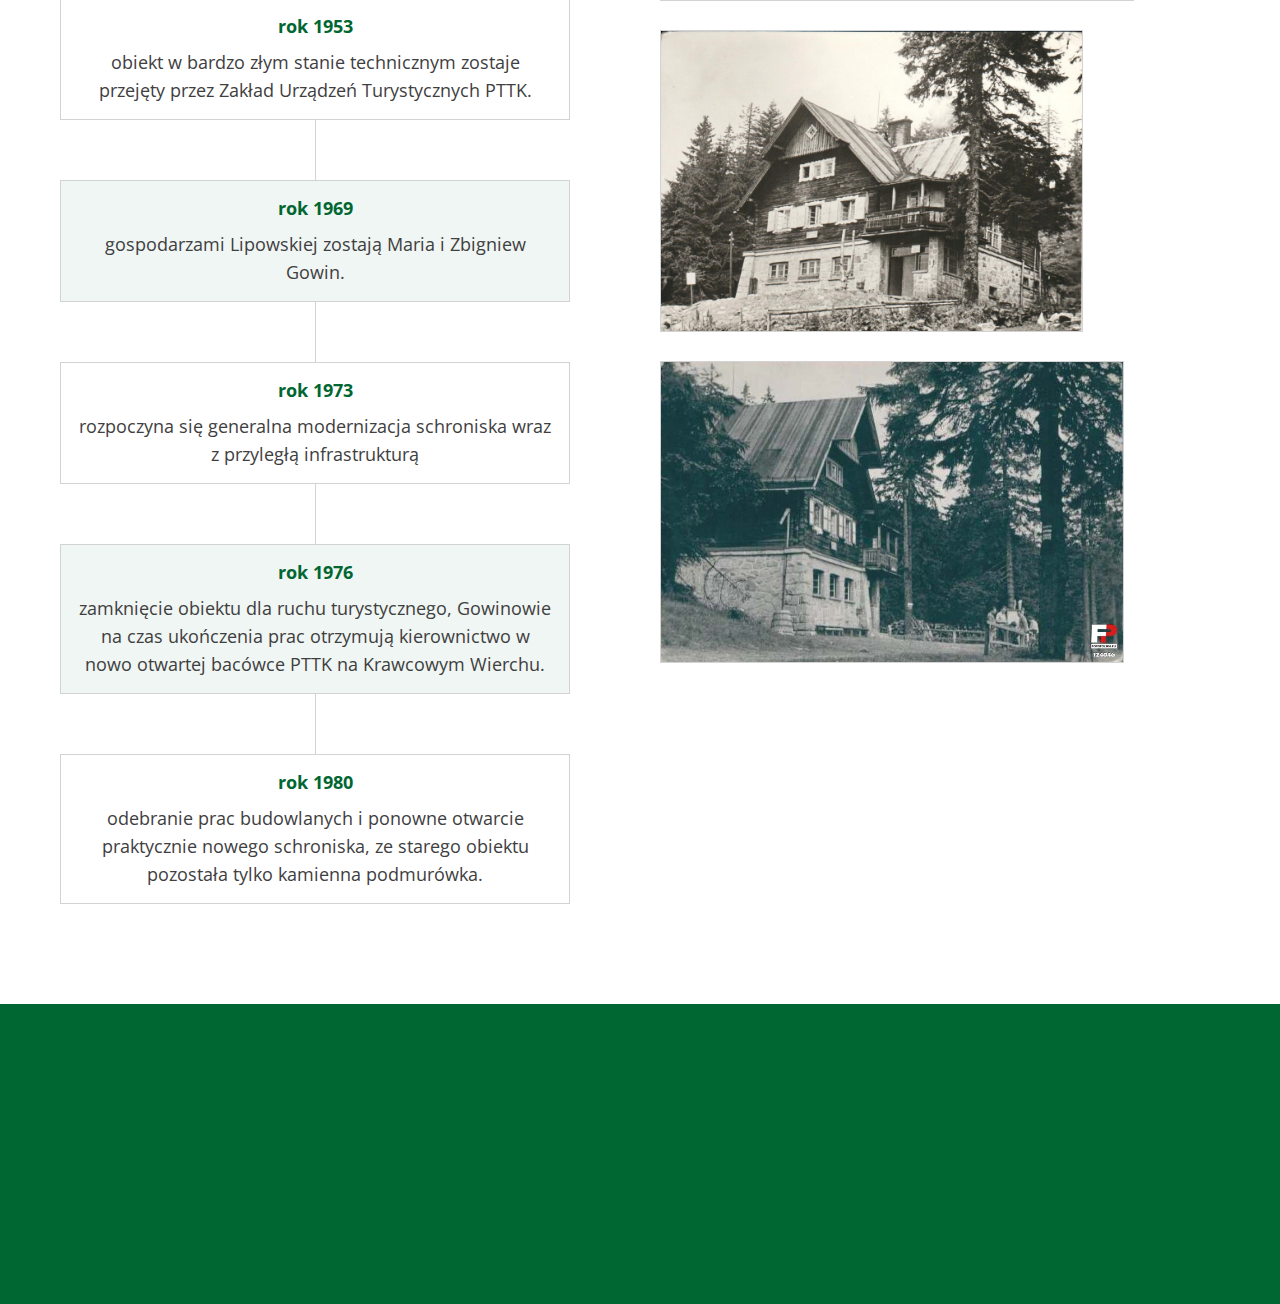
==== commit 7872a061: "further styling, added icons" ====
--- a/historia.html
+++ b/historia.html
@@ -40,108 +40,56 @@
 </div>
 
 
-<div class="wrapper">
+<div class="content"><div class="wrapper">
+<article>
+<div class="clearfix">    
+ <div class="spaceafter column1-2 text ">   <section class="spaceafter">
+     <div class="historia_wrapper"><div class="historia"><h2>rok 1930</h2>
+         <p>niemiecka organizacja turystyczna Beskiden-Verein rozpoczyna budowę schroniska na zboczach Lipowskiego Wierchu.</p></div><div class="vertical-line"></div></div>
 
-<article class="column1-2">
- <div class="clearfix spaceafter">   
-<section class="column1-1">
-      <h2>1930</h2>
-            <p>niemiecka organizacja turystyczna Beskiden-Verein rozpoczyna budowę schroniska na zboczach Lipowskiego Wierchu.
-            </p>
-    <br>
-    </section>
+          <div class="historia_wrapper"><div class="historia"><h2>rok 1931</h2>
+         <p>schronisko rozpoczyna swoją działalność, budowa jednak nadal trwa, ukończona zostaje rok później. Schronisko zostaje nazwane imieniem dr Edwarda Stonawskiego- na cześć ówczesnego prezesa bielskiego oddziału Beskiden-Verein.</p></div><div class="vertical-line"></div></div>
      
-    </div> 
-<div class= "clearfix spaceafter">    
-    <section class="column1-1">
-<h2>1931</h2>
-            <p>schronisko rozpoczyna swoją działalność, budowa jednak nadal trwa, ukończona zostaje rok później. Schronisko zostaje nazwane imieniem dr Edwarda Stonawskiego- na cześć ówczesnego prezesa bielskiego oddziału Beskiden-Verein.
-            </p>
-        <br>
-    </section> 
+          <div class="historia_wrapper"><div class="historia"><h2>1939-1944</h2>
+         <p> w czasie II Wojny Światowej schronisko odwiedzali nieliczni turyści, było ono miejscem odpoczynku niemieckich żołnierzy, którzy opuścili je z końcem 1944 roku.</p></div><div class="vertical-line"></div></div>
+     
+          <div class="historia_wrapper"><div class="historia"><h2>rok 1946</h2>
+         <p>ponad rok po zakończeniu działań wojennych schronisko stało opuszczone, w tym czasie doszło do zdewastowania budynku i kradzieży mienia. Obiekt przejął Żywiecki Oddział PTT, przeprowadził niezbędne naprawy i schronisko ponownie zaczęło przyjmować turystów.</p></div><div class="vertical-line"></div></div>
+     
+          <div class="historia_wrapper"><div class="historia"><h2>rok 1953</h2>
+         <p>obiekt w bardzo złym stanie technicznym zostaje przejęty przez Zakład Urządzeń Turystycznych PTTK.</p></div><div class="vertical-line"></div></div>
+     
+               <div class="historia_wrapper"><div class="historia"><h2>rok 1969</h2>
+         <p>gospodarzami Lipowskiej zostają Maria i Zbigniew Gowin.</p></div><div class="vertical-line"></div></div>
+     
+                    <div class="historia_wrapper"><div class="historia"><h2>rok 1973</h2>
+         <p>rozpoczyna się generalna modernizacja schroniska wraz z przyległą infrastrukturą</p></div><div class="vertical-line"></div></div>
+     
+     <div class="historia_wrapper"><div class="historia"><h2>rok 1976</h2>
+         <p>zamknięcie obiektu dla ruchu turystycznego, Gowinowie na czas ukończenia prac otrzymują kierownictwo w nowo otwartej bacówce PTTK na Krawcowym Wierchu.</p></div><div class="vertical-line"></div></div>
+     
+          <div class="historia_wrapper"><div class="historia"><h2>rok 1980</h2>
+         <p>odebranie prac budowlanych i ponowne otwarcie praktycznie nowego schroniska, ze starego obiektu pozostała tylko kamienna podmurówka.</p></div></div>
+ 
+    </section>     </div>    
+    
+
+    <div class= "column1-2 clearfix spaceafter">     
+        <div class="column1-1 nopadl"><img class="text-img" src="images/historia_2.jpg"></div>
+        <div class="column1-1 nopadl"><img class="text-img" src="images/historia_3.jpg"></div>
+        <div class="column1-2 nopadl"><img class="text-img" src="images/historia_5.jpg"></div>
+        <div class="column1-2 "><img class="text-img" src="images/historia_4.jpg"></div>
+        <div class="column1-1 nopadl"><img class="text-img" src="images/historia_6.jpg"></div>
+        <div class="column1-1 nopadl"><img class="text-img" src="images/historia_7.jpg"></div>
+        <div class="column1-1 nopadl"><img class="text-img" src="images/historia_8.jpg"></div>
     </div>
-    
-<div class= "clearfix spaceafter">    
-    <section class="column1-1">
-        <h2 style="font-size:18px;top:10px;">1939 -- 1944</h2> 
-        
-            <p>w czasie II Wojny Światowej schronisko odwiedzali nieliczni turyści, było ono miejscem odpoczynku niemieckich żołnierzy, którzy opuścili je z końcem 1944 roku.
-            </p>
-        <br>
-    </section>  
-            </div>
-<div class= "clearfix spaceafter">    
-    <section class="column1-1">
-        <h2>1946</h2>
-        
-            <p>ponad rok po zakończeniu działań wojennych schronisko stało opuszczone, w tym czasie doszło do zdewastowania budynku i kradzieży mienia. Obiekt przejął Żywiecki Oddział PTT, przeprowadził niezbędne naprawy i schronisko ponownie zaczęło przyjmować turystów.
-            </p>
-        <br>
-    </section>
-    </div>
-<div class= "clearfix spaceafter">    
-    <section class="column1-1">
-       <h2>1953</h2>
-        
-            <p>obiekt w bardzo złym stanie technicznym zostaje przejęty przez Zakład Urządzeń Turystycznych PTTK.
-            </p>
-        <br>
-    </section>
-            </div> 
-<div class= "clearfix spaceafter">    
-    <section class="column1-1">
-        <h2>1969</h2>
-         
-            <p>gospodarzami Lipowskiej zostają Maria i Zbigniew Gowin.
-            </p>
-        <br>
-
-    </section>
-    </div>
-<div class= "clearfix spaceafter">    
-    <section class="column1-1">
-    <h2>1973</h2>
-         
-            <p>rozpoczyna się generalna modernizacja schroniska wraz z przyległą infrastrukturą
-            </p>
-        <br>
-
-    </section>
-    </div>
-<div class= "clearfix spaceafter">    
-    <section class="column1-1">
-      <h2>1976</h2>
-        
-            <p>zamknięcie obiektu dla ruchu turystycznego, Gowinowie na czas ukończenia prac otrzymują kierownictwo w nowo otwartej bacówce PTTK na Krawcowym Wierchu.
-            </p>
-        <br>
-
-        </div>
-    </section>
-<div class= "clearfix spaceafter">    
-    <section class="column1-1">
-    <h2>1980</h2>
-        
-            <p>odebranie prac budowlanych i ponowne otwarcie praktycznie nowego schroniska, ze starego obiektu pozostała tylko kamienna podmurówka.
-            </p>
-        <br>
-    </section>
-    </div>
-  
+</div>
 </article>
     
-    <div class= "column1-2 history-images">
-    <img class="text-img" src="images/historia_2.jpg">
-    <img class="text-img" src="images/historia_3.jpg">
-    <img class="text-img" src="images/historia_4.JPG">
-    <img class="text-img" src="images/historia_5.jpg">
-    <img class="text-img" src="images/historia_6.jpg">
-    <img class="text-img" src="images/historia_7.jpg">
-</div>
-    
+
 <a href="#0" class="cd-top">Top</a>
-</div>
-    
+</div></div>
+<footer></footer>    
 <script src="js/main.js"></script>    
     
 <!--JAVASCRIPT  -->
--- a/css/style.css
+++ b/css/style.css
@@ -17,6 +17,7 @@
 p {
 font: 18px/28px 'Open Sans', sans-serif;
 color: #3f3f3f;
+    margin-bottom: 30px;
 }
 
 h1, h2, h3, h4 {
@@ -24,8 +25,9 @@
 }
 
 h2 {
-    font-size: 22px;
+    font-size: 18px;
     color: rgb(0, 102, 50);
+    text-align: center;
     margin-bottom: 10px;
 }
 
@@ -349,8 +351,8 @@
 .vertical-line {
 width: 1px;
 height: 60px;
-margin: 15px auto;
-background-color: gray;
+margin: 0 auto;
+background-color: lightgray;
 }
 
 .scrolling-effect {
@@ -526,8 +528,9 @@
 .text-img {
     max-height: 300px;
     border: 1px solid lightgray;
-    margin-top: 25px;
-}
+    margin-bottom: 25px;
+}
+
 
 .absolute-nopad {
     position: absolute;
@@ -588,3 +591,44 @@
     padding-right: 70px;
     box-sizing: border-box;
 }
+.text2 {
+    padding-right: 30px;
+    box-sizing: border-box;
+}
+
+.icon {
+    padding: 2px;
+    border-radius: 50px;
+    border: 1px solid green;
+    margin: 0 10px 10px auto;
+/*    display: block;*/
+    float: left;
+    vertical-align: middle;
+}
+
+.text2 {
+    
+}
+
+.historia {
+    padding: 15px 15px;
+    box-sizing: border-box;
+    border: 1px solid lightgray;
+}
+
+.historia:nth-child(odd) historia {
+    background: rgb(15, 245, 245);
+} 
+
+.historia p {
+    margin: 0;
+    text-align: center;
+}
+
+.historia_wrapper:nth-child(even) .historia {
+    background: rgba(0, 102, 50, 0.06);
+}
+
+.historia_wrapper {
+    
+}
